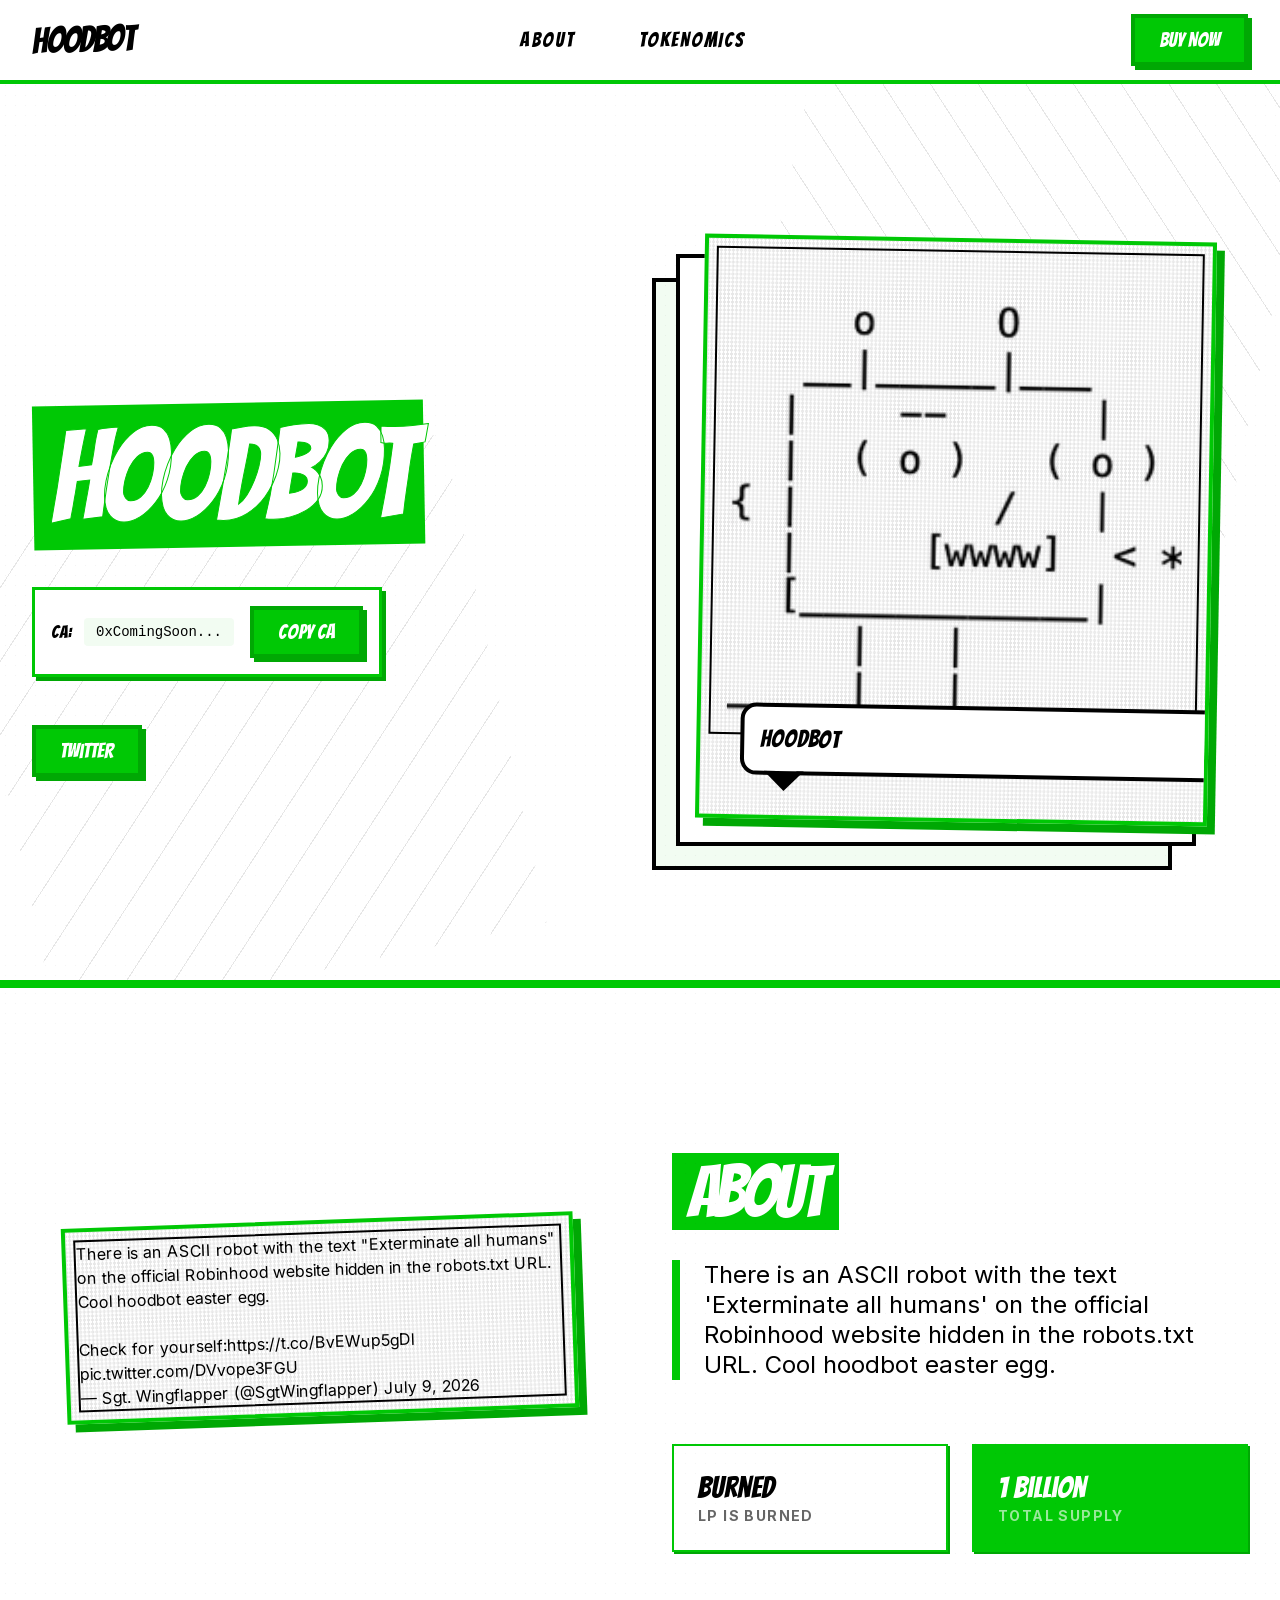
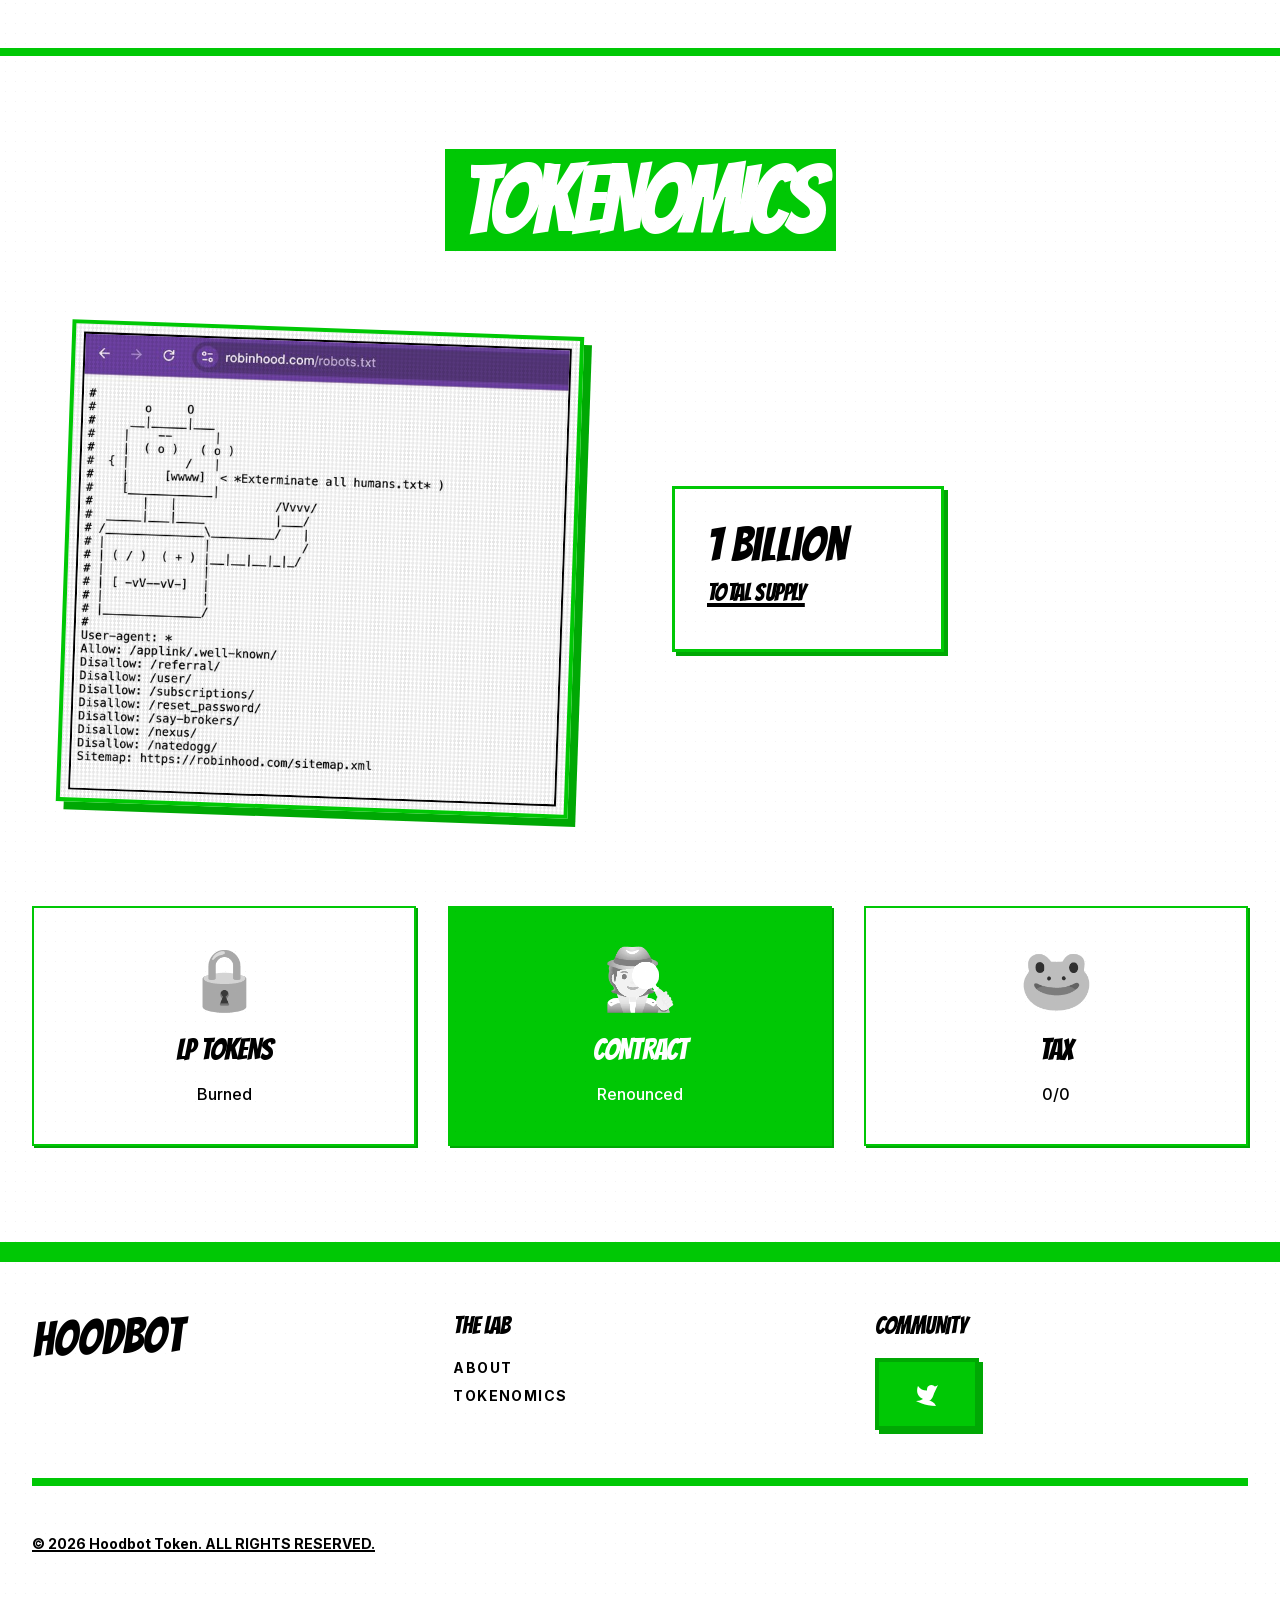
==== index.html @ 4ca7f0f7 "." ====
<!DOCTYPE html>
<!--OJrozH5wDXzCxxxtxMXOe-->
<html
  lang="en"
  class="inter_b2991b2-module__9mH_6q__variable bangers_54e6a658-module__NGnNGG__variable"
>
  <head>
    <meta charset="utf-8" />
    <meta name="viewport" content="width=device-width, initial-scale=1" />
    <link
      rel="preload"
      href="/_next/static/media/83afe278b6a6bb3c-s.p.3a6ba036.woff2"
      as="font"
      crossorigin=""
      type="font/woff2"
    />
    <link
      rel="preload"
      href="/_next/static/media/d622c970823c5a32-s.p.0b73bd18.woff2"
      as="font"
      crossorigin=""
      type="font/woff2"
    />
    <link rel="preload" as="image" href="/images/kururu-favicon-bw.png" />
    <link rel="preload" as="image" href="/images/kururu-mascot-bw.png" />
    <link rel="preload" as="image" href="/images/kururu-lab-bw.png" />
    <link rel="preload" as="image" href="/images/kururu-king-bw.png" />
    <link rel="preload" as="image" href="/images/kururu-hacker-bw.png" />
    <link rel="preload" as="image" href="/images/kururu-rocket-bw.png" />
    <link
      rel="stylesheet"
      href="/_next/static/chunks/1b6a717c09af4204.css"
      data-precedence="next"
    />
    <link
      rel="preload"
      as="script"
      fetchPriority="low"
      href="/_next/static/chunks/bed934c48af2fd19.js"
    />
    <script src="/_next/static/chunks/6d748c41ffc48aaa.js" async=""></script>
    <script src="/_next/static/chunks/0425fc9091d81427.js" async=""></script>
    <script src="/_next/static/chunks/4052935d6597f96a.js" async=""></script>
    <script
      src="/_next/static/chunks/turbopack-b1c61f4aa2ad8c7f.js"
      async=""
    ></script>
    <script src="/_next/static/chunks/c835ef42487ce2c8.js" async=""></script>
    <script src="/_next/static/chunks/f19e4129d752cb5c.js" async=""></script>
    <script src="/_next/static/chunks/7b9bccb230c1d886.js" async=""></script>
    <script src="/_next/static/chunks/0d62ca8737f5d0e0.js" async=""></script>
    <script src="/_next/static/chunks/a3fabffb10d3fbfb.js" async=""></script>
    <script src="/_next/static/chunks/1cd5fe84fd7fdd96.js" async=""></script>
    <meta name="next-size-adjust" content="" />
    <link rel="canonical" href="https://kururu.meme" />
    <title>Hoodbot</title>
    <meta
      name="description"
      content="Ku-ku-ku! Kururu has arrived to hack the moon. Join the squad, 1 Billion supply, and pure chaotic gains."
    />
    <meta name="author" content="Kururu Team" />
    <meta
      name="keywords"
      content="Kururu,meme coin,crypto,Kero,DeFi,moonshot,cryptocurrency,blockchain"
    />
    <meta name="creator" content="Kururu" />
    <meta name="publisher" content="Kururu" />
    <meta name="robots" content="index, follow" />
    <meta
      name="format-detection"
      content="telephone=no, address=no, email=no"
    />
    <meta
      property="og:title"
      content="Hoodbot"
    />
    <meta
      property="og:description"
      content="Ku-ku-ku! Kururu has arrived to hack the moon. Join the squad for 1 Billion supply, and pure chaotic gains."
    />
    <meta property="og:url" content="https://kururu.meme" />
    <meta property="og:site_name" content="Kururu" />
    <meta property="og:locale" content="en_US" />
    <meta
      property="og:image"
      content="https://kururu.meme/images/kururu-mascot.png"
    />
    <meta property="og:image:width" content="1200" />
    <meta property="og:image:height" content="630" />
    <meta property="og:image:alt" content="KURURU - The Chaotic Architect" />
    <meta property="og:type" content="website" />
    <meta name="twitter:card" content="summary_large_image" />
    <meta name="twitter:creator" content="@kururu" />
    <meta name="twitter:title" content="KURURU - The Chaotic Architect" />
    <meta
      name="twitter:description"
      content="Ku-ku-ku! Kururu has arrived to hack the moon. Join the squad for 1 Billion supply, and pure chaotic gains."
    />
    <meta
      name="twitter:image"
      content="https://kururu.meme/images/kururu-mascot.png"
    />
    <link
      rel="icon"
      href="/favicon.png"
    />
    <link rel="icon" href="/favicon.png" />
    <link rel="apple-touch-icon" href="/favicon.png" />
    <script src="/_next/static/chunks/a6dad97d9634a72d.js" nomodule=""></script>
    <script async src="https://platform.x.com/widgets.js" charset="utf-8"></script>
  </head>
  <body class="font-sans antialiased">
    <div hidden=""><!--$--><!--/$--></div>
    <nav
      class="fixed top-0 left-0 right-0 z-50 bg-white border-b-4 border-rh-green"
    >
      <div class="max-w-7xl mx-auto px-4 sm:px-6 lg:px-8">
        <div class="flex items-center justify-between h-20">
          <a class="flex items-center gap-3 group" href="/"
            ><div
              class="manga-border-sm p-0.5 bg-white overflow-hidden rounded-full"
            >
              <img
                src="/images/kururu-favicon-bw.png"
                alt="Kururu Logo"
                class="h-10 w-10 group-hover:scale-110 transition-transform duration-300"
              />
            </div>
            <span
              class="text-black font-display text-4xl tracking-tighter transform -rotate-2"
              >Hoodbot</span
            ></a
          >
          <div
            class="hidden md:flex items-center gap-10 font-display text-xl uppercase tracking-widest"
          >
            <a
              href="#about"
              class="text-black hover:bg-rh-green hover:text-white px-3 py-1 transition-all"
              >About</a
            ><a
              href="#tokenomics"
              class="text-black hover:bg-rh-green hover:text-white px-3 py-1 transition-all"
              >Tokenomics</a
            >
            <!-- <a
              href="#moon-mission"
              class="text-black hover:bg-rh-green hover:text-white px-3 py-1 transition-all"
              >Mission</a
            > -->
          </div>
          <div class="hidden sm:flex items-center gap-4">
            <a
              href="https://app.uniswap.org/swap?chain=robinhood&inputCurrency=NATIVE&outputCurrency=0xComingSoon"
              target="_blank"
              rel="noopener noreferrer"
              class="manga-btn text-lg py-2"
              >Buy Now</a
            >
          </div>
          <button
            class="md:hidden manga-btn p-2 rounded-none"
            aria-label="Toggle menu"
          >
            <svg
              class="w-6 h-6 text-black"
              fill="none"
              stroke="currentColor"
              viewBox="0 0 24 24"
            >
              <path
                stroke-linecap="round"
                stroke-linejoin="round"
                stroke-width="3"
                d="M4 6h16M4 12h16M4 18h16"
              ></path>
            </svg>
          </button>
        </div>
      </div>
    </nav>
    <section
      class="relative min-h-screen bg-white flex items-center overflow-hidden pt-20 border-b-8 border-rh-green"
    >
      <div
        class="absolute inset-0 bg-halftone pointer-events-none opacity-5"
      ></div>
      <div class="absolute inset-0 pointer-events-none overflow-hidden">
        <div
          class="absolute top-0 right-0 w-[500px] h-[500px] bg-[repeating-linear-gradient(45deg,black,black_1px,transparent_1px,transparent_40px)] opacity-10 rotate-12"
        ></div>
        <div
          class="absolute bottom-0 left-0 w-[500px] h-[500px] bg-[repeating-linear-gradient(-45deg,black,black_1px,transparent_1px,transparent_40px)] opacity-10 -rotate-12"
        ></div>
      </div>
      <div
        class="relative z-10 max-w-7xl mx-auto px-4 sm:px-6 lg:px-8 w-full py-12"
      >
        <div class="grid grid-cols-1 lg:grid-cols-2 gap-12 items-center">
          <div class="space-y-8 order-2 lg:order-1">
            <div class="relative inline-block">
              <h1
                class="text-7xl sm:text-8xl lg:text-9xl font-display text-black mb-4 leading-none tracking-tighter transform -rotate-1"
              >
                <span class="text-outline bg-rh-green px-4 py-1"
                  >Hoodbot</span
                >
              </h1>
              <!-- <div
                class="absolute -top-10 -left-6 bg-rh-green text-white font-display text-2xl px-4 py-1 transform -rotate-12 border-2 border-white"
              >
                HACKING IN PROGRESS...
              </div> -->
            </div>
            <!-- <p
              class="text-2xl text-black font-sans font-medium leading-tight max-w-lg border-l-8 border-rh-green pl-6"
            >
            Can’t believe the sketches captured ‘Hoodbot’ better than any camera could… and somehow just as good as reality itself 😂
            </p> -->
            <div
              class="manga-border bg-white p-4 inline-flex flex-col sm:flex-row items-center gap-4"
            >
              <div class="flex items-center gap-3">
                <span class="font-display text-lg">CA:</span
                ><code class="bg-rh-green/5 px-3 py-1 rounded font-mono text-sm"
                  >0xComingSoon...</code
                >
              </div>
              <button class="manga-btn w-full sm:w-auto">COPY CA</button>
            </div>
            <div class="flex flex-col sm:flex-row gap-6 pt-4">
              <a
                href="https://x.com/hoodbotcoin"
                target="_blank"
                rel="noopener noreferrer"
                class="manga-btn text-2xl py-4 px-10 text-center"
                >Twitter</a
              >
            </div>
          </div>
          <div class="flex justify-center order-1 lg:order-2">
            <div class="relative w-full max-w-lg">
              <div
                class="manga-panel p-2 transform rotate-1 hover:rotate-0 transition-transform duration-300"
              >
                <div class="bg-white p-4 border-2 border-black">
                  <img
                    src="/images/kururu-mascot-bw.png"
                    alt="Kururu Mascot"
                    class="w-full h-auto animate-float-manga"
                  />
                </div>
                <div
                  class="absolute inset-0 bg-screentone pointer-events-none opacity-20"
                ></div>
                <div
                  class="absolute -top-8 -right-8 speech-bubble animate-bounce"
                >
                  <span class="font-display text-2xl text-black"
                    >Hoodbot</span
                  >
                  <div class="speech-bubble-inner"></div>
                </div>
              </div>
              <div
                class="absolute -z-10 -bottom-6 -left-6 w-full h-full border-4 border-black bg-white"
              ></div>
              <div
                class="absolute -z-20 -bottom-12 -left-12 w-full h-full border-4 border-black bg-rh-green/5"
              ></div>
            </div>
          </div>
        </div>
      </div>
    </section>
    <section
      id="about"
      class="py-24 bg-white relative overflow-hidden border-b-8 border-rh-green"
    >
      <div
        class="absolute inset-0 bg-halftone opacity-5 pointer-events-none"
      ></div>
      <div class="max-w-7xl mx-auto px-4 sm:px-6 lg:px-8">
        <div class="grid grid-cols-1 lg:grid-cols-2 gap-16 items-center">
          <div class="flex justify-center order-2 lg:order-1">
            <div class="relative w-full max-w-lg">
              <div
                class="manga-panel p-2 transform rotate-[-2deg] hover:rotate-0 transition-transform duration-300"
              >
                <div class="bg-white p-2 border-2 border-black">
                  <img
                    src="/images/kururu-lab-bw.png"
                    alt="Kururu in his chaotic lab"
                    class="w-full h-auto"
                  />
                </div>
                <div
                  class="absolute inset-0 bg-screentone pointer-events-none opacity-20"
                ></div>
              </div>
              <div
                class="absolute -z-10 -top-4 -right-4 w-full h-full border-4 border-black bg-rh-green"
              ></div>
            </div>
          </div>
          <div class="space-y-8 order-1 lg:order-2">
            <div>
              <h2
                class="text-6xl sm:text-7xl font-display text-black mb-8 leading-none tracking-tighter"
              >
                WHO IS<br /><span class="bg-rh-green text-white px-4"
                  >THIS GUY?</span
                >
              </h2>
              <div class="space-y-6">
                <p
                  class="text-2xl text-black font-sans leading-tight border-l-8 border-rh-green pl-6"
                >
                  Meet Kururu, the sergeant major who&#x27;d rather hack the
                  algorithm than follow orders. He&#x27;s the brain behind the
                  chaos, the yellow frog with the headphones, and the only one
                  who knows where the moon really is.
                </p>
                <div class="speech-bubble relative font-sans text-lg italic">
                  &quot;Ku-ku-ku! Why play by the rules when you can rewrite
                  them?&quot;
                  <div class="speech-bubble-inner"></div>
                </div>
              </div>
            </div>
            <div class="grid grid-cols-2 gap-6 pt-8">
              <div
                class="manga-border-sm bg-white p-6 hover:translate-x-1 hover:translate-y-1 transition-all"
              >
                <div class="font-display text-3xl text-black">Locked</div>
                <div
                  class="font-sans text-sm font-bold uppercase tracking-widest text-black/60"
                >
                  LP IS Burned
                </div>
              </div>
              <div
                class="manga-border-sm bg-rh-green p-6 hover:-translate-x-1 hover:-translate-y-1 transition-all"
              >
                <div class="font-display text-3xl text-white">1 Billion</div>
                <div
                  class="font-sans text-sm font-bold uppercase tracking-widest text-white/60"
                >
                  TOTAL SUPPLY
                </div>
              </div>
            </div>
          </div>
        </div>
      </div>
    </section>
    <section
      id="tokenomics"
      class="py-24 bg-white border-b-8 border-rh-green relative"
    >
      <div
        class="absolute inset-0 bg-halftone opacity-5 pointer-events-none"
      ></div>
      <div class="max-w-7xl mx-auto px-4 sm:px-6 lg:px-8">
        <div class="text-center mb-20">
          <h2
            class="text-7xl sm:text-8xl font-display text-black mb-4 tracking-tighter leading-none"
          >
            THE <span class="bg-rh-green text-white px-4">Tokenomics</span>
          </h2>
          <p
            class="text-2xl text-black font-sans font-medium max-w-2xl mx-auto border-t-4 border-rh-green pt-4 inline-block"
          >
            Hacked and optimized for maximum chaos. Here&#x27;s how the $BASEDLON
            kingdom is built.
          </p>
        </div>
        <div class="grid grid-cols-1 lg:grid-cols-2 gap-16 items-center mb-24">
          <div class="flex justify-center">
            <div class="relative w-full max-w-lg">
              <div
                class="manga-panel p-2 transform rotate-2 hover:rotate-0 transition-transform"
              >
                <div class="bg-white border-2 border-black">
                  <img
                    src="/images/kururu-king-bw.png"
                    alt="King Kururu"
                    class="w-full h-auto"
                  />
                </div>
                <div
                  class="absolute inset-0 bg-screentone pointer-events-none opacity-20"
                ></div>
              </div>
              <div
                class="absolute -z-10 -bottom-6 -right-6 w-full h-full border-4 border-black bg-rh-green"
              ></div>
            </div>
          </div>
          <div class="grid grid-cols-1 sm:grid-cols-2 gap-8">
            <div
              class="manga-border bg-white p-8 group hover:bg-rh-green transition-colors duration-300"
            >
              <div
                class="font-display text-5xl mb-2 text-black group-hover:text-white"
              >
                1 Billion
              </div>
              <h3
                class="font-display text-2xl mb-2 text-black group-hover:text-white underline decoration-4"
              >
                Total Supply
              </h3>
              <p
                class="font-sans text-black group-hover:text-white font-medium"
              >
                Every single one hacked into existence.
              </p>
            </div>
          </div>
        </div>
        <div class="grid grid-cols-1 md:grid-cols-3 gap-8">
          <div
            class="manga-border-sm bg-white p-10 text-center hover:-translate-y-2 transition-transform"
          >
            <div class="text-6xl mb-6 grayscale">🔥</div>
            <h3 class="font-display text-3xl mb-4 text-black">LP Locked</h3>
            <p class="font-sans text-black font-medium leading-tight">
              Keys hitted with a hammer. Gone.
            </p>
          </div>
          <div
            class="manga-border-sm bg-rh-green p-10 text-center hover:-translate-y-2 transition-transform group"
          >
            <div class="text-6xl mb-6 grayscale brightness-200">🕵️</div>
            <h3 class="font-display text-3xl mb-4 text-white">AUDITED</h3>
            <p class="font-sans text-white font-medium leading-tight">
              Hacked by Kururu himself. It&#x27;s clean.
            </p>
          </div>
          <div
            class="manga-border-sm bg-white p-10 text-center hover:-translate-y-2 transition-transform"
          >
            <div class="text-6xl mb-6 grayscale">🐸</div>
            <h3 class="font-display text-3xl mb-4 text-black">COMMUNITY</h3>
            <p class="font-sans text-black font-medium leading-tight">
              No devs, only chaos agents.
            </p>
          </div>
        </div>
      </div>
    </section>
    <section
      id="get-ready"
      class="py-24 bg-white relative overflow-hidden border-b-8 border-rh-green"
    >
      <div
        class="absolute inset-0 bg-halftone opacity-5 pointer-events-none"
      ></div>
      <div class="absolute inset-0 pointer-events-none overflow-hidden">
        <div
          class="absolute top-0 left-0 w-full h-full bg-[repeating-linear-gradient(90deg,transparent,transparent_80px,rgba(0,0,0,0.05)_80px,rgba(0,0,0,0.05)_81px)]"
        ></div>
      </div>
      <div class="relative z-10 max-w-7xl mx-auto px-4 sm:px-6 lg:px-8">
        <div class="text-center mb-16 px-4">
          <h2
            class="text-7xl sm:text-8xl lg:text-9xl font-display text-black mb-4 tracking-tighter leading-none transform rotate-1"
          >
            HACK THE <span class="bg-rh-green text-white px-6">MOON!</span>
          </h2>
          <p
            class="text-2xl text-black font-sans font-bold uppercase tracking-widest border-b-4 border-rh-green pb-4 inline-block"
          >
            The lab is ready, the code is compiled.
          </p>
        </div>
        <div class="grid grid-cols-1 lg:grid-cols-2 gap-16 items-center mb-24">
          <div class="flex justify-center order-2 lg:order-1">
            <div class="relative w-full max-w-lg">
              <div
                class="manga-panel p-2 transform rotate-[-3deg] hover:rotate-0 transition-transform"
              >
                <div class="bg-white border-2 border-black">
                  <img
                    src="/images/kururu-hacker-bw.png"
                    alt="Kururu Hacking"
                    class="w-full h-auto"
                  />
                </div>
                <div
                  class="absolute inset-0 bg-screentone pointer-events-none opacity-20"
                ></div>
              </div>
              <div
                class="absolute -z-10 -bottom-6 -left-6 w-full h-full border-4 border-black bg-rh-green"
              ></div>
            </div>
          </div>
          <div class="order-1 lg:order-2 space-y-8">
            <div class="manga-border bg-white p-10 space-y-8">
              <div class="space-y-4">
                <h3
                  class="font-display text-4xl text-black underline decoration-4"
                >
                  CA DATA:
                </h3>
                <div class="flex flex-col sm:flex-row items-center gap-4">
                  <code
                    class="bg-rh-green text-white p-3 rounded font-mono text-sm break-all flex-1 border-2 border-black"
                    >0xComingSoon</code
                  ><button class="manga-btn w-full sm:w-auto">COPY</button>
                </div>
              </div>
              <div class="space-y-6">
                <div
                  class="flex items-center gap-6 border-b-2 border-black/10 pb-4"
                >
                  <div
                    class="bg-rh-green text-white w-12 h-12 flex items-center justify-center font-display text-2xl transform -rotate-12"
                  >
                    ★
                  </div>
                  <div>
                    <p class="font-display text-2xl text-black">HACKER PROOF</p>
                    <p class="font-sans text-black/60 font-medium">
                      Audited by the Sergeant Major himself.
                    </p>
                  </div>
                </div>
                <div class="flex items-center gap-6">
                  <div
                    class="bg-white text-black border-2 border-black w-12 h-12 flex items-center justify-center font-display text-2xl transform rotate-12"
                  >
                    ★
                  </div>
                  <div>
                    <p class="font-display text-2xl text-black">
                      LIQUIDITY LOCKED
                    </p>
                    <p class="font-sans text-black/60 font-medium">
                      Kururu holds the keys forever.
                    </p>
                  </div>
                </div>
              </div>
            </div>
            <div class="manga-border bg-rh-green p-8 text-white space-y-6">
              <h4 class="font-display text-3xl">JOIN THE SQUAD</h4>
              <div class="flex flex-col sm:flex-row gap-6">
                <a
                  href="https://x.com/hoodbotcoin"
                  class="manga-btn bg-white text-black flex-1 text-center py-4"
                  >Twitter</a
                >
              </div>
            </div>
          </div>
        </div>
        <div class="grid grid-cols-1 md:grid-cols-3 gap-8 pb-12">
          <div
            class="manga-panel p-8 text-center hover:bg-rh-green group transition-colors duration-300"
          >
            <div class="text-6xl mb-6 grayscale group-hover:invert">🌀</div>
            <h3
              class="font-display text-3xl mb-4 text-black group-hover:text-white"
            >
              FAIR LAUNCH
            </h3>
            <p
              class="font-sans text-black/60 group-hover:text-white/60 font-medium italic"
            >
              Zero logic, zero team tokens, 100% chaos.
            </p>
          </div>
          <div
            class="manga-panel p-8 text-center hover:bg-rh-green group transition-colors duration-300 transform -rotate-1"
          >
            <div class="text-6xl mb-6 grayscale group-hover:invert">🚀</div>
            <h3
              class="font-display text-3xl mb-4 text-black group-hover:text-white"
            >
              MOONBOUND
            </h3>
            <p
              class="font-sans text-black/60 group-hover:text-white/60 font-medium italic"
            >
              Hacking the moon path.
            </p>
          </div>
          <div
            class="manga-panel p-8 text-center hover:bg-rh-green group transition-colors duration-300 transform rotate-1"
          >
            <div class="text-6xl mb-6 grayscale group-hover:invert">🛸</div>
            <h3
              class="font-display text-3xl mb-4 text-black group-hover:text-white"
            >
              CHAOS GAINS
            </h3>
            <p
              class="font-sans text-black/60 group-hover:text-white/60 font-medium italic"
            >
              The wildest ride in the KURURU kingdom.
            </p>
          </div>
        </div>
      </div>
    </section>
    <section
      id="moon-mission"
      class="py-24 bg-white relative overflow-hidden border-b-8 border-rh-green"
    >
      <div
        class="absolute inset-0 bg-halftone opacity-5 pointer-events-none"
      ></div>
      <div class="absolute inset-0 pointer-events-none overflow-hidden">
        <div
          class="absolute top-0 right-0 w-[800px] h-full bg-[repeating-linear-gradient(135deg,black,black_1px,transparent_1px,transparent_60px)] opacity-5"
        ></div>
      </div>
      <div class="relative z-10 max-w-7xl mx-auto px-4 sm:px-6 lg:px-8">
        <div class="text-center mb-20 px-4">
          <h2
            class="text-7xl sm:text-8xl lg:text-9xl font-display text-black mb-4 tracking-tighter leading-none transform -rotate-1"
          >
            DESTINATION: <span class="bg-rh-green text-white px-4">MOON</span>
          </h2>
          <p
            class="text-2xl text-black font-sans font-bold italic border-l-4 border-black pl-4 inline-block"
          >
            &quot;We&#x27;re not just going to the moon, we&#x27;re mastering
            it.&quot;
          </p>
        </div>
        <div class="flex justify-center mb-24">
          <div class="relative w-full max-w-2xl">
            <div
              class="manga-panel p-2 transform rotate-1 hover:rotate-0 transition-transform"
            >
              <div class="bg-white border-2 border-black overflow-hidden">
                <img
                  src="/images/kururu-rocket-bw.png"
                  alt="Rocket Kururu"
                  class="w-full h-auto animate-float-manga"
                />
              </div>
              <div
                class="absolute inset-0 bg-screentone pointer-events-none opacity-20"
              ></div>
              <div
                class="absolute top-6 left-6 bg-rh-green text-white px-6 py-2 font-display text-4xl transform -rotate-12 outline outline-4 outline-black offset-4"
              >
                VRRRROOOM!
              </div>
            </div>
            <div
              class="absolute -z-10 -bottom-8 -left-8 w-full h-full border-4 border-black bg-rh-green/10"
            ></div>
            <div
              class="absolute -z-20 -bottom-16 -left-16 w-full h-full border-4 border-black bg-white"
            ></div>
          </div>
        </div>
        <div class="grid grid-cols-1 md:grid-cols-3 gap-12 mb-24">
          <div
            class="manga-panel p-8 bg-white group hover:bg-rh-green transition-colors duration-300 transform -rotate-2"
          >
            <div class="text-5xl mb-6 grayscale group-hover:invert">🎯</div>
            <h3
              class="font-display text-3xl mb-4 text-black group-hover:text-white underline decoration-4"
            >
              THE HACK
            </h3>
            <p
              class="font-sans text-black group-hover:text-white font-medium leading-tight"
            >
              Kururu has found a backdoor to the moon. No logic, no rules, just
              pure chaotic energy powering the engines.
            </p>
          </div>
          <div
            class="manga-panel p-8 bg-white group hover:bg-rh-green transition-colors duration-300 transform rotate-1"
          >
            <div class="text-5xl mb-6 grayscale group-hover:invert">💎</div>
            <h3
              class="font-display text-3xl mb-4 text-black group-hover:text-white underline decoration-4"
            >
              CHAOS PAWS
            </h3>
            <p
              class="font-sans text-black group-hover:text-white font-medium leading-tight"
            >
              Diamond hands are boring. We have chaos paws. We hold because we
              love the mischief.
            </p>
          </div>
          <div
            class="manga-panel p-8 bg-white group hover:bg-rh-green transition-colors duration-300 transform rotate-2"
          >
            <div class="text-5xl mb-6 grayscale group-hover:invert">🛸</div>
            <h3
              class="font-display text-3xl mb-4 text-black group-hover:text-white underline decoration-4"
            >
              RECURRING
            </h3>
            <p
              class="font-sans text-black group-hover:text-white font-medium leading-tight"
            >
              Once we land on the moon, we hack the next planet. The mission
              never ends!
            </p>
          </div>
        </div>
        <div
          class="manga-border bg-rh-green p-12 text-white text-center transform -rotate-1 relative overflow-hidden"
        >
          <div
            class="absolute inset-0 bg-screentone opacity-10 pointer-events-none"
          ></div>
          <div class="relative z-10 max-w-3xl mx-auto space-y-8">
            <h3 class="text-5xl sm:text-6xl font-display mb-4">
              READY FOR THE <span class="text-black bg-white px-4">LAB?</span>🧪
            </h3>
            <p class="text-2xl font-sans font-medium leading-tight italic">
              &quot;This isn&#x27;t another moon mission. This is a hostile
              takeover of logic.&quot;
            </p>
            <div class="flex flex-col sm:flex-row gap-6 justify-center pt-4">
              <a
                href="https://x.com/hoodbotcoin"
                class="manga-btn bg-white text-black text-2xl py-5 px-12"
                >Twitter</a
              >
            </div>
          </div>
        </div>
      </div>
    </section>
    <footer class="relative bg-white border-t-8 border-rh-green overflow-hidden">
      <div
        class="absolute inset-0 bg-halftone opacity-5 pointer-events-none"
      ></div>
      <div class="relative py-24">
        <div class="max-w-7xl mx-auto px-4 sm:px-6 lg:px-8">
          <div class="grid grid-cols-1 lg:grid-cols-2 gap-12 items-center">
            <div class="flex justify-center order-2 lg:order-1">
              <div class="relative w-full max-w-md">
                <div class="manga-panel p-2 transform rotate-2">
                  <div class="bg-white border-2 border-black">
                    <img
                      src="/images/kururu-king-bw.png"
                      alt="King Kururu celebrating"
                      class="w-full h-auto"
                    />
                  </div>
                  <div
                    class="absolute inset-0 bg-screentone pointer-events-none opacity-20"
                  ></div>
                </div>
              </div>
            </div>
            <div class="text-center lg:text-left order-1 lg:order-2 space-y-8">
              <h2
                class="text-6xl sm:text-7xl lg:text-8xl font-display text-black mb-2 tracking-tighter leading-none transform -rotate-1"
              >
                JOIN THE<br /><span class="bg-rh-green text-white px-4"
                  >CHAOS!</span
                >
              </h2>
              <p
                class="text-2xl text-black font-sans font-medium leading-tight max-w-lg mb-6 border-l-8 border-rh-green pl-6"
              >
                The lab is open, the moon is claimed, and we&#x27;re just
                getting started. Are you in, or are you logic-obsessed? 🛸
              </p>
              <div
                class="flex flex-col sm:flex-row gap-6 pt-6 justify-center lg:justify-start"
              >
                <a
                  href="https://app.uniswap.org/swap?chain=robinhood&inputCurrency=NATIVE&outputCurrency=0xComingSoon"
                  class="manga-btn text-2xl py-5 px-10"
                  >BUY $BASEDLON</a
                >
              </div>
            </div>
          </div>
        </div>
      </div>
      <div class="relative pt-12 pb-12 border-t-4 border-rh-green font-sans">
        <div class="max-w-7xl mx-auto px-4 sm:px-6 lg:px-8">
          <div class="grid grid-cols-1 md:grid-cols-3 gap-12 mb-12">
            <div class="space-y-4">
              <div class="font-display text-5xl text-black transform -rotate-2">
                KURURU
              </div>
              <p class="text-black/60 font-medium leading-tight italic">
                The chaotic architect of memes. Hacked into existence to build
                the ultimate kingdom.
              </p>
            </div>
            <div class="space-y-4">
              <h4 class="font-display text-2xl text-black">THE LAB</h4>
              <ul class="space-y-2 font-bold uppercase tracking-widest text-sm">
                <li><a href="#about" class="hover:line-through">About</a></li>
                <li>
                  <a href="#tokenomics" class="hover:line-through"
                    >Tokenomics</a
                  >
                </li>
                <!-- <li>
                  <a href="#moon-mission" class="hover:line-through">Mission</a>
                </li> -->
              </ul>
            </div>
            <div class="space-y-4">
              <h4 class="font-display text-2xl text-black">Community</h4>
              <div class="flex gap-4">
                <a
                  href="https://x.com/hoodbotcoin"
                  class="manga-btn w-12 h-12 p-0 flex items-center justify-center"
                  aria-label="Twitter"
                  ><svg
                    class="w-6 h-6 shrink-0"
                    fill="currentColor"
                    viewBox="0 0 24 24"
                  >
                    <path
                      d="M23 3a10.9 10.9 0 01-3.14 1.53 4.48 4.48 0 00-7.86 3v1A10.66 10.66 0 013 4s-4 9 5 13a11.64 11.64 0 01-7 2s9 5 20 5a9.5 9.5 0 00-9-5.5c4.75 2.25 7-7 7-7"
                    ></path></svg
                ></a>
              </div>
            </div>
          </div>
          <div class="h-2 bg-rh-green mb-12"></div>
          <div
            class="flex flex-col md:flex-row items-center justify-between gap-12 text-black text-sm"
          >
            <div>
              <p class="font-bold underline decoration-2">
                © 2026 Hoodbot Token. ALL RIGHTS RESERVED.
              </p>
            </div>
            <div
              class="manga-border-sm bg-white p-6 max-w-lg text-center transform rotate-1"
            >
              <p class="font-display text-xl mb-2 italic">DISCLAIMER!</p>
              <!-- <p
                class="text-xs font-bold leading-tight uppercase tracking-tight"
              >
                $BASEDLON is a meme coin for chaotic entertainment only. It has
                zero intrinsic value and is purely speculative. Don&#x27;t ape
                your life savings into this. Trade with chaos, but trade
                responsibly.
              </p> -->
            </div>
          </div>
        </div>
      </div>
    </footer>
    <!--$--><!--/$-->
    <script
      src="/_next/static/chunks/bed934c48af2fd19.js"
      id="_R_"
      async=""
    ></script>
    <script>
      (self.__next_f = self.__next_f || []).push([0]);
    </script>
    <script>
      self.__next_f.push([
        1,
        '1:"$Sreact.fragment"\n2:I[95321,["/_next/static/chunks/c835ef42487ce2c8.js","/_next/static/chunks/f19e4129d752cb5c.js"],"default"]\n3:I[8821,["/_next/static/chunks/7b9bccb230c1d886.js"],"default"]\n4:I[82924,["/_next/static/chunks/c835ef42487ce2c8.js","/_next/static/chunks/f19e4129d752cb5c.js"],"default"]\n5:I[12111,["/_next/static/chunks/0d62ca8737f5d0e0.js"],""]\n6:I[63780,["/_next/static/chunks/a3fabffb10d3fbfb.js"],"Navbar"]\n7:I[85161,["/_next/static/chunks/a3fabffb10d3fbfb.js"],"Hero"]\n8:I[20608,["/_next/static/chunks/a3fabffb10d3fbfb.js"],"About"]\n9:I[3272,["/_next/static/chunks/a3fabffb10d3fbfb.js"],"Tokenomics"]\na:I[70144,["/_next/static/chunks/a3fabffb10d3fbfb.js"],"GetReady"]\nb:I[25286,["/_next/static/chunks/a3fabffb10d3fbfb.js"],"MoonMission"]\nc:I[76841,["/_next/static/chunks/a3fabffb10d3fbfb.js"],"Footer"]\nd:I[59374,["/_next/static/chunks/c835ef42487ce2c8.js","/_next/static/chunks/f19e4129d752cb5c.js"],"OutletBoundary"]\ne:"$Sreact.suspense"\n10:I[59374,["/_next/static/chunks/c835ef42487ce2c8.js","/_next/static/chunks/f19e4129d752cb5c.js"],"ViewportBoundary"]\n12:I[59374,["/_next/static/chunks/c835ef42487ce2c8.js","/_next/static/chunks/f19e4129d752cb5c.js"],"MetadataBoundary"]\n14:I[53348,["/_next/static/chunks/1cd5fe84fd7fdd96.js"],"default"]\n:HL["/_next/static/chunks/1b6a717c09af4204.css","style"]\n:HL["/_next/static/media/83afe278b6a6bb3c-s.p.3a6ba036.woff2","font",{"crossOrigin":"","type":"font/woff2"}]\n:HL["/_next/static/media/d622c970823c5a32-s.p.0b73bd18.woff2","font",{"crossOrigin":"","type":"font/woff2"}]\n',
      ]);
    </script>
    <script>
      self.__next_f.push([
        1,
        '0:{"P":null,"b":"OJrozH5wDXzCxxxtxMXOe","c":["",""],"q":"","i":false,"f":[[["",{"children":["__PAGE__",{}]},"$undefined","$undefined",true],[["$","$1","c",{"children":[[["$","link","0",{"rel":"stylesheet","href":"/_next/static/chunks/1b6a717c09af4204.css","precedence":"next","crossOrigin":"$undefined","nonce":"$undefined"}]],["$","html",null,{"lang":"en","className":"inter_b2991b2-module__9mH_6q__variable bangers_54e6a658-module__NGnNGG__variable","children":[["$","head",null,{"children":["$","link",null,{"rel":"canonical","href":"https://kururu.meme"}]}],["$","body",null,{"className":"font-sans antialiased","children":["$","$L2",null,{"parallelRouterKey":"children","error":"$3","errorStyles":[],"errorScripts":[["$","script","script-0",{"src":"/_next/static/chunks/7b9bccb230c1d886.js","async":true}]],"template":["$","$L4",null,{}],"templateStyles":"$undefined","templateScripts":"$undefined","notFound":[["$","div",null,{"className":"min-h-screen bg-kururu-navy flex items-center justify-center px-4 relative overflow-hidden font-meme","children":[["$","div",null,{"className":"absolute inset-0 overflow-hidden pointer-events-none","children":[["$","div",null,{"className":"absolute top-1/4 left-1/4 w-96 h-96 bg-kururu-orange/10 rounded-full blur-3xl animate-pulse"}],["$","div",null,{"className":"absolute bottom-1/4 right-1/4 w-96 h-96 bg-kururu-yellow/10 rounded-full blur-3xl animate-pulse","style":{"animationDelay":"1s"}}]]}],["$","div",null,{"className":"relative z-10 max-w-2xl mx-auto text-center space-y-8","children":[["$","div",null,{"className":"space-y-4","children":[["$","h1",null,{"className":"text-9xl font-bold text-kururu-yellow drop-shadow-[8px_8px_0px_rgba(217,95,61,1)] animate-in fade-in","children":"404"}],["$","h2",null,{"className":"text-4xl sm:text-5xl font-bold text-white animate-in fade-in","style":{"animationDelay":"0.1s"},"children":"WHICH PLANET IS THIS? 🛸"}]]}],["$","p",null,{"className":"text-xl sm:text-2xl text-kururu-silver leading-relaxed animate-in fade-in","style":{"animationDelay":"0.2s"},"children":"Ku-ku-ku! It seems Kururu\'s hacking went a bit too far and deleted this page. Maybe it\'s hiding in another dimension?"}],["$","div",null,{"className":"pt-4 animate-in fade-in","style":{"animationDelay":"0.3s"},"children":["$","$L5",null,{"href":"/","className":"inline-block px-10 py-5 bg-kururu-yellow text-kururu-navy font-bold text-xl rounded-full hover:scale-110 hover:rotate-3 transition-all duration-300 shadow-[6px_6px_0px_0px_rgba(217,95,61,1)]","children":"🏠 EJECT TO HOME"}]}],["$","p",null,{"className":"text-lg text-kururu-orange font-bold pt-4 animate-in fade-in italic","style":{"animationDelay":"0.4s"},"children":"✨ Don\'t worry, the lab is still intact."}]]}]]}],[]],"forbidden":"$undefined","unauthorized":"$undefined"}]}]]}]]}],{"children":[["$","$1","c",{"children":[[["$","$L6",null,{}],["$","$L7",null,{}],["$","$L8",null,{}],["$","$L9",null,{}],["$","$La",null,{}],["$","$Lb",null,{}],["$","$Lc",null,{}]],[["$","script","script-0",{"src":"/_next/static/chunks/a3fabffb10d3fbfb.js","async":true,"nonce":"$undefined"}]],["$","$Ld",null,{"children":["$","$e",null,{"name":"Next.MetadataOutlet","children":"$@f"}]}]]}],{},null,false,false]},null,false,false],["$","$1","h",{"children":[null,["$","$L10",null,{"children":"$L11"}],["$","div",null,{"hidden":true,"children":["$","$L12",null,{"children":["$","$e",null,{"name":"Next.Metadata","children":"$L13"}]}]}],["$","meta",null,{"name":"next-size-adjust","content":""}]]}],false]],"m":"$undefined","G":["$14",[]],"S":true}\n',
      ]);
    </script>
    <script>
      self.__next_f.push([
        1,
        '11:[["$","meta","0",{"charSet":"utf-8"}],["$","meta","1",{"name":"viewport","content":"width=device-width, initial-scale=1"}]]\n',
      ]);
    </script>
    <script>
      self.__next_f.push([
        1,
        '15:I[25529,["/_next/static/chunks/c835ef42487ce2c8.js","/_next/static/chunks/f19e4129d752cb5c.js"],"IconMark"]\nf:null\n',
      ]);
    </script>
    <script>
      self.__next_f.push([
        1,
        '13:[["$","title","0",{"children":"Hoodbot"}],["$","meta","1",{"name":"description","content":"Ku-ku-ku! Kururu has arrived to hack the moon. Join the squad, 1 Billion supply, and pure chaotic gains."}],["$","meta","2",{"name":"author","content":"Kururu Team"}],["$","meta","3",{"name":"keywords","content":"Kururu,meme coin,crypto,Kero,DeFi,moonshot,cryptocurrency,blockchain"}],["$","meta","4",{"name":"creator","content":"Kururu"}],["$","meta","5",{"name":"publisher","content":"Kururu"}],["$","meta","6",{"name":"robots","content":"index, follow"}],["$","meta","7",{"name":"format-detection","content":"telephone=no, address=no, email=no"}],["$","meta","8",{"property":"og:title","content":"Hoodbot"}],["$","meta","9",{"property":"og:description","content":"Ku-ku-ku! Kururu has arrived to hack the moon. Join the squad for 1 Billion supply, and pure chaotic gains."}],["$","meta","10",{"property":"og:url","content":"https://kururu.meme"}],["$","meta","11",{"property":"og:site_name","content":"Kururu"}],["$","meta","12",{"property":"og:locale","content":"en_US"}],["$","meta","13",{"property":"og:image","content":"https://kururu.meme/images/kururu-mascot.png"}],["$","meta","14",{"property":"og:image:width","content":"1200"}],["$","meta","15",{"property":"og:image:height","content":"630"}],["$","meta","16",{"property":"og:image:alt","content":"KURURU - The Chaotic Architect"}],["$","meta","17",{"property":"og:type","content":"website"}],["$","meta","18",{"name":"twitter:card","content":"summary_large_image"}],["$","meta","19",{"name":"twitter:creator","content":"@kururu"}],["$","meta","20",{"name":"twitter:title","content":"KURURU - The Chaotic Architect"}],["$","meta","21",{"name":"twitter:description","content":"Ku-ku-ku! Kururu has arrived to hack the moon. Join the squad for 1 Billion supply, and pure chaotic gains."}],["$","meta","22",{"name":"twitter:image","content":"https://kururu.meme/images/kururu-mascot.png"}],["$","link","23",{"rel":"icon","href":"/favicon.ico?favicon.055e1dbc.ico","sizes":"48x48","type":"image/x-icon"}],["$","link","24",{"rel":"icon","href":"/favicon.png"}],["$","link","25",{"rel":"apple-touch-icon","href":"/favicon.png"}],["$","$L15","26",{}]]\n',
      ]);
    </script>
  </body>
</html>
---- _next/static/chunks/1b6a717c09af4204.css ----
@font-face {
  font-family: Inter;
  font-style: normal;
  font-weight: 100 900;
  font-display: swap;
  src: url(../media/2c55a0e60120577a-s.2a48534a.woff2) format("woff2");
  unicode-range: U+460-52F, U+1C80-1C8A, U+20B4, U+2DE0-2DFF, U+A640-A69F,
    U+FE2E-FE2F;
}
@font-face {
  font-family: Inter;
  font-style: normal;
  font-weight: 100 900;
  font-display: swap;
  src: url(../media/9c72aa0f40e4eef8-s.18a48cbc.woff2) format("woff2");
  unicode-range: U+301, U+400-45F, U+490-491, U+4B0-4B1, U+2116;
}
@font-face {
  font-family: Inter;
  font-style: normal;
  font-weight: 100 900;
  font-display: swap;
  src: url(../media/ad66f9afd8947f86-s.7a40eb73.woff2) format("woff2");
  unicode-range: U+1F??;
}
@font-face {
  font-family: Inter;
  font-style: normal;
  font-weight: 100 900;
  font-display: swap;
  src: url(../media/5476f68d60460930-s.c995e352.woff2) format("woff2");
  unicode-range: U+370-377, U+37A-37F, U+384-38A, U+38C, U+38E-3A1, U+3A3-3FF;
}
@font-face {
  font-family: Inter;
  font-style: normal;
  font-weight: 100 900;
  font-display: swap;
  src: url(../media/2bbe8d2671613f1f-s.76dcb0b2.woff2) format("woff2");
  unicode-range: U+102-103, U+110-111, U+128-129, U+168-169, U+1A0-1A1,
    U+1AF-1B0, U+300-301, U+303-304, U+308-309, U+323, U+329, U+1EA0-1EF9,
    U+20AB;
}
@font-face {
  font-family: Inter;
  font-style: normal;
  font-weight: 100 900;
  font-display: swap;
  src: url(../media/1bffadaabf893a1e-s.7cd81963.woff2) format("woff2");
  unicode-range: U+100-2BA, U+2BD-2C5, U+2C7-2CC, U+2CE-2D7, U+2DD-2FF, U+304,
    U+308, U+329, U+1D00-1DBF, U+1E00-1E9F, U+1EF2-1EFF, U+2020, U+20A0-20AB,
    U+20AD-20C0, U+2113, U+2C60-2C7F, U+A720-A7FF;
}
@font-face {
  font-family: Inter;
  font-style: normal;
  font-weight: 100 900;
  font-display: swap;
  src: url(../media/83afe278b6a6bb3c-s.p.3a6ba036.woff2) format("woff2");
  unicode-range: U+??, U+131, U+152-153, U+2BB-2BC, U+2C6, U+2DA, U+2DC, U+304,
    U+308, U+329, U+2000-206F, U+20AC, U+2122, U+2191, U+2193, U+2212, U+2215,
    U+FEFF, U+FFFD;
}
@font-face {
  font-family: Inter Fallback;
  src: local(Arial);
  ascent-override: 90.44%;
  descent-override: 22.52%;
  line-gap-override: 0%;
  size-adjust: 107.12%;
}
.inter_b2991b2-module__9mH_6q__className {
  font-family: Inter, Inter Fallback;
  font-style: normal;
}
.inter_b2991b2-module__9mH_6q__variable {
  --font-sans: "Inter", "Inter Fallback";
}
@font-face {
  font-family: Bangers;
  font-style: normal;
  font-weight: 400;
  font-display: swap;
  src: url(../media/e2b0007eb6d309c5-s.6232bd6a.woff2) format("woff2");
  unicode-range: U+102-103, U+110-111, U+128-129, U+168-169, U+1A0-1A1,
    U+1AF-1B0, U+300-301, U+303-304, U+308-309, U+323, U+329, U+1EA0-1EF9,
    U+20AB;
}
@font-face {
  font-family: Bangers;
  font-style: normal;
  font-weight: 400;
  font-display: swap;
  src: url(../media/c52371ad357d63ab-s.ec82681b.woff2) format("woff2");
  unicode-range: U+100-2BA, U+2BD-2C5, U+2C7-2CC, U+2CE-2D7, U+2DD-2FF, U+304,
    U+308, U+329, U+1D00-1DBF, U+1E00-1E9F, U+1EF2-1EFF, U+2020, U+20A0-20AB,
    U+20AD-20C0, U+2113, U+2C60-2C7F, U+A720-A7FF;
}
@font-face {
  font-family: Bangers;
  font-style: normal;
  font-weight: 400;
  font-display: swap;
  src: url(../media/d622c970823c5a32-s.p.0b73bd18.woff2) format("woff2");
  unicode-range: U+??, U+131, U+152-153, U+2BB-2BC, U+2C6, U+2DA, U+2DC, U+304,
    U+308, U+329, U+2000-206F, U+20AC, U+2122, U+2191, U+2193, U+2212, U+2215,
    U+FEFF, U+FFFD;
}
@font-face {
  font-family: Bangers Fallback;
  src: local(Arial);
  ascent-override: 107.26%;
  descent-override: 21.99%;
  line-gap-override: 0%;
  size-adjust: 82.32%;
}
.bangers_54e6a658-module__NGnNGG__className {
  font-family: Bangers, Bangers Fallback;
  font-style: normal;
  font-weight: 400;
}
.bangers_54e6a658-module__NGnNGG__variable {
  --font-display: "Bangers", "Bangers Fallback";
}
*,
:before,
:after,
::backdrop {
  --tw-border-spacing-x: 0;
  --tw-border-spacing-y: 0;
  --tw-translate-x: 0;
  --tw-translate-y: 0;
  --tw-rotate: 0;
  --tw-skew-x: 0;
  --tw-skew-y: 0;
  --tw-scale-x: 1;
  --tw-scale-y: 1;
  --tw-pan-x: ;
  --tw-pan-y: ;
  --tw-pinch-zoom: ;
  --tw-scroll-snap-strictness: proximity;
  --tw-gradient-from-position: ;
  --tw-gradient-via-position: ;
  --tw-gradient-to-position: ;
  --tw-ordinal: ;
  --tw-slashed-zero: ;
  --tw-numeric-figure: ;
  --tw-numeric-spacing: ;
  --tw-numeric-fraction: ;
  --tw-ring-inset: ;
  --tw-ring-offset-width: 0px;
  --tw-ring-offset-color: #fff;
  --tw-ring-color: #3b82f680;
  --tw-ring-offset-shadow: 0 0 #0000;
  --tw-ring-shadow: 0 0 #0000;
  --tw-shadow: 0 0 #0000;
  --tw-shadow-colored: 0 0 #0000;
  --tw-blur: ;
  --tw-brightness: ;
  --tw-contrast: ;
  --tw-grayscale: ;
  --tw-hue-rotate: ;
  --tw-invert: ;
  --tw-saturate: ;
  --tw-sepia: ;
  --tw-drop-shadow: ;
  --tw-backdrop-blur: ;
  --tw-backdrop-brightness: ;
  --tw-backdrop-contrast: ;
  --tw-backdrop-grayscale: ;
  --tw-backdrop-hue-rotate: ;
  --tw-backdrop-invert: ;
  --tw-backdrop-opacity: ;
  --tw-backdrop-saturate: ;
  --tw-backdrop-sepia: ;
  --tw-contain-size: ;
  --tw-contain-layout: ;
  --tw-contain-paint: ;
  --tw-contain-style: ;
}
*,
:before,
:after {
  /* box-sizing: border-box; */
  border: 0 solid #e5e7eb;
}
:before,
:after {
  --tw-content: "";
}
html,
:host {
  -webkit-text-size-adjust: 100%;
  tab-size: 4;
  line-height: 1.5;
  font-family: var(--font-sans), system-ui, sans-serif;
  font-feature-settings: normal;
  font-variation-settings: normal;
  -webkit-tap-highlight-color: transparent;
}
body {
  line-height: inherit;
  margin: 0;
}
hr {
  height: 0;
  color: inherit;
  border-top-width: 1px;
}
abbr:where([title]) {
  -webkit-text-decoration: underline dotted;
  text-decoration: underline dotted;
}
h1,
h2,
h3,
h4,
h5,
h6 {
  font-size: inherit;
  font-weight: inherit;
}
a {
  color: inherit;
  -webkit-text-decoration: inherit;
  text-decoration: inherit;
}
b,
strong {
  font-weight: bolder;
}
code,
kbd,
samp,
pre {
  font-feature-settings: normal;
  font-variation-settings: normal;
  font-family: ui-monospace, SFMono-Regular, Menlo, Monaco, Consolas,
    Liberation Mono, Courier New, monospace;
  font-size: 1em;
}
small {
  font-size: 80%;
}
sub,
sup {
  vertical-align: baseline;
  font-size: 75%;
  line-height: 0;
  position: relative;
}
sub {
  bottom: -0.25em;
}
sup {
  top: -0.5em;
}
table {
  text-indent: 0;
  border-color: inherit;
  border-collapse: collapse;
}
button,
input,
optgroup,
select,
textarea {
  font-feature-settings: inherit;
  font-variation-settings: inherit;
  font-family: inherit;
  font-size: 100%;
  font-weight: inherit;
  line-height: inherit;
  letter-spacing: inherit;
  color: inherit;
  margin: 0;
  padding: 0;
}
button,
select {
  text-transform: none;
}
button,
input:where([type="button"]),
input:where([type="reset"]),
input:where([type="submit"]) {
  -webkit-appearance: button;
  background-color: #0000;
  background-image: none;
}
:-moz-focusring {
  outline: auto;
}
:-moz-ui-invalid {
  box-shadow: none;
}
progress {
  vertical-align: baseline;
}
::-webkit-inner-spin-button {
  height: auto;
}
::-webkit-outer-spin-button {
  height: auto;
}
[type="search"] {
  -webkit-appearance: textfield;
  outline-offset: -2px;
}
::-webkit-search-decoration {
  -webkit-appearance: none;
}
::-webkit-file-upload-button {
  -webkit-appearance: button;
  font: inherit;
}
summary {
  display: list-item;
}
blockquote,
dl,
dd,
h1,
h2,
h3,
h4,
h5,
h6,
hr,
figure,
p,
pre {
  margin: 0;
}
fieldset {
  margin: 0;
  padding: 0;
}
legend {
  padding: 0;
}
ol,
ul,
menu {
  margin: 0;
  padding: 0;
  list-style: none;
}
dialog {
  padding: 0;
}
textarea {
  resize: vertical;
}
input::placeholder,
textarea::placeholder {
  opacity: 1;
  color: #9ca3af;
}
button,
[role="button"] {
  cursor: pointer;
}
:disabled {
  cursor: default;
}
img,
svg,
video,
canvas,
audio,
iframe,
embed,
object {
  vertical-align: middle;
  display: block;
}
img,
video {
  max-width: 100%;
  height: auto;
}
[hidden]:where(:not([hidden="until-found"])) {
  display: none;
}
:root {
  --background: 0 0% 100%;
  --foreground: 0 0% 0%;
  --card: 0 0% 100%;
  --card-foreground: 0 0% 0%;
  --popover: 0 0% 100%;
  --popover-foreground: 0 0% 0%;
  --primary: 0 0% 0%;
  --primary-foreground: 0 0% 100%;
  --secondary: 0 0% 90%;
  --secondary-foreground: 0 0% 0%;
  --muted: 0 0% 96%;
  --muted-foreground: 0 0% 45%;
  --accent: 0 0% 90%;
  --accent-foreground: 0 0% 0%;
  --destructive: 0 0% 0%;
  --destructive-foreground: 0 0% 100%;
  --border: 0 0% 0%;
  --input: 0 0% 0%;
  --ring: 0 0% 0%;
  --radius: 0rem;
  --sidebar-background: 0 0% 100%;
  --sidebar-foreground: 0 0% 0%;
  --sidebar-primary: 0 0% 0%;
  --sidebar-primary-foreground: 0 0% 100%;
  --sidebar-accent: 0 0% 96%;
  --sidebar-accent-foreground: 0 0% 0%;
  --sidebar-border: 0 0% 90%;
  --sidebar-ring: 0 0% 0%;
}
.dark {
  --background: 0 0% 0%;
  --foreground: 0 0% 100%;
  --card: 0 0% 0%;
  --card-foreground: 0 0% 100%;
  --popover: 0 0% 0%;
  --popover-foreground: 0 0% 100%;
  --primary: 0 0% 100%;
  --primary-foreground: 0 0% 0%;
  --secondary: 0 0% 15%;
  --secondary-foreground: 0 0% 100%;
  --muted: 0 0% 15%;
  --muted-foreground: 0 0% 65%;
  --accent: 0 0% 15%;
  --accent-foreground: 0 0% 100%;
  --destructive: 0 100% 50%;
  --destructive-foreground: 0 0% 100%;
  --border: 0 0% 100%;
  --input: 0 0% 100%;
  --ring: 0 0% 100%;
}
* {
  border-color: hsl(var(--foreground) / 0.1);
}
body {
  background-color: hsl(var(--background));
  color: hsl(var(--foreground));
  font-variant-ligatures: no-common-ligatures;
}
h1,
h2,
h3,
h4,
h5,
h6 {
  font-family: var(--font-display), cursive;
  text-transform: uppercase;
  letter-spacing: -0.025em;
}
.sr-only {
  clip: rect(0, 0, 0, 0);
  white-space: nowrap;
  border-width: 0;
  width: 1px;
  height: 1px;
  margin: -1px;
  padding: 0;
  position: absolute;
  overflow: hidden;
}
.pointer-events-none {
  pointer-events: none;
}
.pointer-events-auto {
  pointer-events: auto;
}
.visible {
  visibility: visible;
}
.invisible {
  visibility: hidden;
}
.fixed {
  position: fixed;
}
.absolute {
  position: absolute;
}
.relative {
  position: relative;
}
.inset-0 {
  inset: 0;
}
.inset-x-0 {
  left: 0;
  right: 0;
}
.inset-y-0 {
  top: 0;
  bottom: 0;
}
.-bottom-12 {
  bottom: -3rem;
}
.-bottom-16 {
  bottom: -4rem;
}
.-bottom-6 {
  bottom: -1.5rem;
}
.-bottom-8 {
  bottom: -2rem;
}
.-left-12 {
  left: -3rem;
}
.-left-16 {
  left: -4rem;
}
.-left-6 {
  left: -1.5rem;
}
.-left-8 {
  left: -2rem;
}
.-right-12 {
  right: -3rem;
}
.-right-4 {
  right: -1rem;
}
.-right-6 {
  right: -1.5rem;
}
.-right-8 {
  right: -2rem;
}
.-top-10 {
  top: -2.5rem;
}
.-top-12 {
  top: -3rem;
}
.-top-4 {
  top: -1rem;
}
.-top-8 {
  top: -2rem;
}
.bottom-0 {
  bottom: 0;
}
.bottom-1\/4 {
  bottom: 25%;
}
.left-0 {
  left: 0;
}
.left-1 {
  left: 0.25rem;
}
.left-1\/2 {
  left: 50%;
}
.left-1\/4 {
  left: 25%;
}
.left-2 {
  left: 0.5rem;
}
.left-6 {
  left: 1.5rem;
}
.left-\[50\%\] {
  left: 50%;
}
.right-0 {
  right: 0;
}
.right-1 {
  right: 0.25rem;
}
.right-1\/4 {
  right: 25%;
}
.right-2 {
  right: 0.5rem;
}
.right-3 {
  right: 0.75rem;
}
.right-4 {
  right: 1rem;
}
.top-0 {
  top: 0;
}
.top-1\.5 {
  top: 0.375rem;
}
.top-1\/2 {
  top: 50%;
}
.top-1\/4 {
  top: 25%;
}
.top-2 {
  top: 0.5rem;
}
.top-20 {
  top: 5rem;
}
.top-3\.5 {
  top: 0.875rem;
}
.top-4 {
  top: 1rem;
}
.top-6 {
  top: 1.5rem;
}
.top-\[1px\] {
  top: 1px;
}
.top-\[50\%\] {
  top: 50%;
}
.top-\[60\%\] {
  top: 60%;
}
.top-full {
  top: 100%;
}
.-z-10 {
  z-index: -10;
}
.-z-20 {
  z-index: -20;
}
.z-10 {
  z-index: 10;
}
.z-20 {
  z-index: 20;
}
.z-40 {
  z-index: 40;
}
.z-50 {
  z-index: 50;
}
.z-\[100\] {
  z-index: 100;
}
.z-\[1\] {
  z-index: 1;
}
.order-1 {
  order: 1;
}
.order-2 {
  order: 2;
}
.-mx-1 {
  margin-left: -0.25rem;
  margin-right: -0.25rem;
}
.mx-2 {
  margin-left: 0.5rem;
  margin-right: 0.5rem;
}
.mx-3\.5 {
  margin-left: 0.875rem;
  margin-right: 0.875rem;
}
.mx-auto {
  margin-left: auto;
  margin-right: auto;
}
.my-0\.5 {
  margin-top: 0.125rem;
  margin-bottom: 0.125rem;
}
.my-1 {
  margin-top: 0.25rem;
  margin-bottom: 0.25rem;
}
.-ml-4 {
  margin-left: -1rem;
}
.-mt-4 {
  margin-top: -1rem;
}
.mb-1 {
  margin-bottom: 0.25rem;
}
.mb-12 {
  margin-bottom: 3rem;
}
.mb-16 {
  margin-bottom: 4rem;
}
.mb-2 {
  margin-bottom: 0.5rem;
}
.mb-20 {
  margin-bottom: 5rem;
}
.mb-24 {
  margin-bottom: 6rem;
}
.mb-4 {
  margin-bottom: 1rem;
}
.mb-6 {
  margin-bottom: 1.5rem;
}
.mb-8 {
  margin-bottom: 2rem;
}
.ml-1 {
  margin-left: 0.25rem;
}
.ml-auto {
  margin-left: auto;
}
.mr-2 {
  margin-right: 0.5rem;
}
.mt-1\.5 {
  margin-top: 0.375rem;
}
.mt-2 {
  margin-top: 0.5rem;
}
.mt-24 {
  margin-top: 6rem;
}
.mt-4 {
  margin-top: 1rem;
}
.mt-auto {
  margin-top: auto;
}
.block {
  display: block;
}
.inline-block {
  display: inline-block;
}
.flex {
  display: flex;
}
.inline-flex {
  display: inline-flex;
}
.table {
  display: table;
}
.grid {
  display: grid;
}
.hidden {
  display: none;
}
.aspect-square {
  aspect-ratio: 1;
}
.aspect-video {
  aspect-ratio: 16/9;
}
.size-4 {
  width: 1rem;
  height: 1rem;
}
.h-1 {
  height: 0.25rem;
}
.h-1\.5 {
  height: 0.375rem;
}
.h-10 {
  height: 2.5rem;
}
.h-11 {
  height: 2.75rem;
}
.h-12 {
  height: 3rem;
}
.h-2 {
  height: 0.5rem;
}
.h-2\.5 {
  height: 0.625rem;
}
.h-20 {
  height: 5rem;
}
.h-3 {
  height: 0.75rem;
}
.h-3\.5 {
  height: 0.875rem;
}
.h-4 {
  height: 1rem;
}
.h-5 {
  height: 1.25rem;
}
.h-6 {
  height: 1.5rem;
}
.h-7 {
  height: 1.75rem;
}
.h-8 {
  height: 2rem;
}
.h-9 {
  height: 2.25rem;
}
.h-96 {
  height: 24rem;
}
.h-\[1px\] {
  height: 1px;
}
.h-\[500px\] {
  height: 500px;
}
.h-\[var\(--radix-navigation-menu-viewport-height\)\] {
  height: var(--radix-navigation-menu-viewport-height);
}
.h-\[var\(--radix-select-trigger-height\)\] {
  height: var(--radix-select-trigger-height);
}
.h-auto {
  height: auto;
}
.h-full {
  height: 100%;
}
.h-px {
  height: 1px;
}
.h-svh {
  height: 100svh;
}
.max-h-96 {
  max-height: 24rem;
}
.max-h-\[300px\] {
  max-height: 300px;
}
.max-h-screen {
  max-height: 100vh;
}
.min-h-0 {
  min-height: 0;
}
.min-h-\[80px\] {
  min-height: 80px;
}
.min-h-screen {
  min-height: 100vh;
}
.min-h-svh {
  min-height: 100svh;
}
.w-0 {
  width: 0;
}
.w-1 {
  width: 0.25rem;
}
.w-10 {
  width: 2.5rem;
}
.w-11 {
  width: 2.75rem;
}
.w-12 {
  width: 3rem;
}
.w-2 {
  width: 0.5rem;
}
.w-2\.5 {
  width: 0.625rem;
}
.w-3 {
  width: 0.75rem;
}
.w-3\.5 {
  width: 0.875rem;
}
.w-3\/4 {
  width: 75%;
}
.w-4 {
  width: 1rem;
}
.w-5 {
  width: 1.25rem;
}
.w-6 {
  width: 1.5rem;
}
.w-64 {
  width: 16rem;
}
.w-7 {
  width: 1.75rem;
}
.w-72 {
  width: 18rem;
}
.w-8 {
  width: 2rem;
}
.w-9 {
  width: 2.25rem;
}
.w-96 {
  width: 24rem;
}
.w-\[--sidebar-width\] {
  width: var(--sidebar-width);
}
.w-\[100px\] {
  width: 100px;
}
.w-\[1px\] {
  width: 1px;
}
.w-\[500px\] {
  width: 500px;
}
.w-\[800px\] {
  width: 800px;
}
.w-auto {
  width: auto;
}
.w-full {
  width: 100%;
}
.w-max {
  width: max-content;
}
.w-px {
  width: 1px;
}
.min-w-0 {
  min-width: 0;
}
.min-w-10 {
  min-width: 2.5rem;
}
.min-w-11 {
  min-width: 2.75rem;
}
.min-w-5 {
  min-width: 1.25rem;
}
.min-w-9 {
  min-width: 2.25rem;
}
.min-w-\[12rem\] {
  min-width: 12rem;
}
.min-w-\[8rem\] {
  min-width: 8rem;
}
.min-w-\[var\(--radix-select-trigger-width\)\] {
  min-width: var(--radix-select-trigger-width);
}
.max-w-2xl {
  max-width: 42rem;
}
.max-w-3xl {
  max-width: 48rem;
}
.max-w-7xl {
  max-width: 80rem;
}
.max-w-\[--skeleton-width\] {
  max-width: var(--skeleton-width);
}
.max-w-lg {
  max-width: 32rem;
}
.max-w-max {
  max-width: max-content;
}
.max-w-md {
  max-width: 28rem;
}
.flex-1 {
  flex: 1;
}
.shrink-0 {
  flex-shrink: 0;
}
.grow {
  flex-grow: 1;
}
.grow-0 {
  flex-grow: 0;
}
.basis-full {
  flex-basis: 100%;
}
.caption-bottom {
  caption-side: bottom;
}
.border-collapse {
  border-collapse: collapse;
}
.-translate-x-1\/2 {
  --tw-translate-x: -50%;
  transform: translate(var(--tw-translate-x), var(--tw-translate-y))
    rotate(var(--tw-rotate)) skewX(var(--tw-skew-x)) skewY(var(--tw-skew-y))
    scaleX(var(--tw-scale-x)) scaleY(var(--tw-scale-y));
}
.-translate-x-px {
  --tw-translate-x: -1px;
  transform: translate(var(--tw-translate-x), var(--tw-translate-y))
    rotate(var(--tw-rotate)) skewX(var(--tw-skew-x)) skewY(var(--tw-skew-y))
    scaleX(var(--tw-scale-x)) scaleY(var(--tw-scale-y));
}
.-translate-y-1\/2 {
  --tw-translate-y: -50%;
  transform: translate(var(--tw-translate-x), var(--tw-translate-y))
    rotate(var(--tw-rotate)) skewX(var(--tw-skew-x)) skewY(var(--tw-skew-y))
    scaleX(var(--tw-scale-x)) scaleY(var(--tw-scale-y));
}
.translate-x-\[-50\%\] {
  --tw-translate-x: -50%;
  transform: translate(var(--tw-translate-x), var(--tw-translate-y))
    rotate(var(--tw-rotate)) skewX(var(--tw-skew-x)) skewY(var(--tw-skew-y))
    scaleX(var(--tw-scale-x)) scaleY(var(--tw-scale-y));
}
.translate-x-px {
  --tw-translate-x: 1px;
  transform: translate(var(--tw-translate-x), var(--tw-translate-y))
    rotate(var(--tw-rotate)) skewX(var(--tw-skew-x)) skewY(var(--tw-skew-y))
    scaleX(var(--tw-scale-x)) scaleY(var(--tw-scale-y));
}
.translate-y-\[-50\%\] {
  --tw-translate-y: -50%;
  transform: translate(var(--tw-translate-x), var(--tw-translate-y))
    rotate(var(--tw-rotate)) skewX(var(--tw-skew-x)) skewY(var(--tw-skew-y))
    scaleX(var(--tw-scale-x)) scaleY(var(--tw-scale-y));
}
.-rotate-1 {
  --tw-rotate: -1deg;
  transform: translate(var(--tw-translate-x), var(--tw-translate-y))
    rotate(var(--tw-rotate)) skewX(var(--tw-skew-x)) skewY(var(--tw-skew-y))
    scaleX(var(--tw-scale-x)) scaleY(var(--tw-scale-y));
}
.-rotate-12 {
  --tw-rotate: -12deg;
  transform: translate(var(--tw-translate-x), var(--tw-translate-y))
    rotate(var(--tw-rotate)) skewX(var(--tw-skew-x)) skewY(var(--tw-skew-y))
    scaleX(var(--tw-scale-x)) scaleY(var(--tw-scale-y));
}
.-rotate-2 {
  --tw-rotate: -2deg;
  transform: translate(var(--tw-translate-x), var(--tw-translate-y))
    rotate(var(--tw-rotate)) skewX(var(--tw-skew-x)) skewY(var(--tw-skew-y))
    scaleX(var(--tw-scale-x)) scaleY(var(--tw-scale-y));
}
.rotate-1 {
  --tw-rotate: 1deg;
  transform: translate(var(--tw-translate-x), var(--tw-translate-y))
    rotate(var(--tw-rotate)) skewX(var(--tw-skew-x)) skewY(var(--tw-skew-y))
    scaleX(var(--tw-scale-x)) scaleY(var(--tw-scale-y));
}
.rotate-12 {
  --tw-rotate: 12deg;
  transform: translate(var(--tw-translate-x), var(--tw-translate-y))
    rotate(var(--tw-rotate)) skewX(var(--tw-skew-x)) skewY(var(--tw-skew-y))
    scaleX(var(--tw-scale-x)) scaleY(var(--tw-scale-y));
}
.rotate-2 {
  --tw-rotate: 2deg;
  transform: translate(var(--tw-translate-x), var(--tw-translate-y))
    rotate(var(--tw-rotate)) skewX(var(--tw-skew-x)) skewY(var(--tw-skew-y))
    scaleX(var(--tw-scale-x)) scaleY(var(--tw-scale-y));
}
.rotate-45 {
  --tw-rotate: 45deg;
  transform: translate(var(--tw-translate-x), var(--tw-translate-y))
    rotate(var(--tw-rotate)) skewX(var(--tw-skew-x)) skewY(var(--tw-skew-y))
    scaleX(var(--tw-scale-x)) scaleY(var(--tw-scale-y));
}
.rotate-90 {
  --tw-rotate: 90deg;
  transform: translate(var(--tw-translate-x), var(--tw-translate-y))
    rotate(var(--tw-rotate)) skewX(var(--tw-skew-x)) skewY(var(--tw-skew-y))
    scaleX(var(--tw-scale-x)) scaleY(var(--tw-scale-y));
}
.rotate-\[-2deg\] {
  --tw-rotate: -2deg;
  transform: translate(var(--tw-translate-x), var(--tw-translate-y))
    rotate(var(--tw-rotate)) skewX(var(--tw-skew-x)) skewY(var(--tw-skew-y))
    scaleX(var(--tw-scale-x)) scaleY(var(--tw-scale-y));
}
.rotate-\[-3deg\] {
  --tw-rotate: -3deg;
  transform: translate(var(--tw-translate-x), var(--tw-translate-y))
    rotate(var(--tw-rotate)) skewX(var(--tw-skew-x)) skewY(var(--tw-skew-y))
    scaleX(var(--tw-scale-x)) scaleY(var(--tw-scale-y));
}
.transform {
  transform: translate(var(--tw-translate-x), var(--tw-translate-y))
    rotate(var(--tw-rotate)) skewX(var(--tw-skew-x)) skewY(var(--tw-skew-y))
    scaleX(var(--tw-scale-x)) scaleY(var(--tw-scale-y));
}
@keyframes bounce {
  0%,
  to {
    animation-timing-function: cubic-bezier(0.8, 0, 1, 1);
    transform: translateY(-25%);
  }
  50% {
    animation-timing-function: cubic-bezier(0, 0, 0.2, 1);
    transform: none;
  }
}
.animate-bounce {
  animation: 1s infinite bounce;
}
@keyframes pulse {
  50% {
    opacity: 0.5;
  }
}
.animate-pulse {
  animation: 2s cubic-bezier(0.4, 0, 0.6, 1) infinite pulse;
}
.cursor-default {
  cursor: default;
}
.cursor-pointer {
  cursor: pointer;
}
.touch-none {
  touch-action: none;
}
.select-none {
  -webkit-user-select: none;
  user-select: none;
}
.resize {
  resize: both;
}
.list-none {
  list-style-type: none;
}
.grid-cols-1 {
  grid-template-columns: repeat(1, minmax(0, 1fr));
}
.grid-cols-2 {
  grid-template-columns: repeat(2, minmax(0, 1fr));
}
.flex-row {
  flex-direction: row;
}
.flex-col {
  flex-direction: column;
}
.flex-col-reverse {
  flex-direction: column-reverse;
}
.flex-wrap {
  flex-wrap: wrap;
}
.items-start {
  align-items: flex-start;
}
.items-end {
  align-items: flex-end;
}
.items-center {
  align-items: center;
}
.items-stretch {
  align-items: stretch;
}
.justify-center {
  justify-content: center;
}
.justify-between {
  justify-content: space-between;
}
.gap-1 {
  gap: 0.25rem;
}
.gap-1\.5 {
  gap: 0.375rem;
}
.gap-10 {
  gap: 2.5rem;
}
.gap-12 {
  gap: 3rem;
}
.gap-16 {
  gap: 4rem;
}
.gap-2 {
  gap: 0.5rem;
}
.gap-3 {
  gap: 0.75rem;
}
.gap-4 {
  gap: 1rem;
}
.gap-6 {
  gap: 1.5rem;
}
.gap-8 {
  gap: 2rem;
}
.space-x-1 > :not([hidden]) ~ :not([hidden]) {
  --tw-space-x-reverse: 0;
  margin-right: calc(0.25rem * var(--tw-space-x-reverse));
  margin-left: calc(0.25rem * calc(1 - var(--tw-space-x-reverse)));
}
.space-x-4 > :not([hidden]) ~ :not([hidden]) {
  --tw-space-x-reverse: 0;
  margin-right: calc(1rem * var(--tw-space-x-reverse));
  margin-left: calc(1rem * calc(1 - var(--tw-space-x-reverse)));
}
.space-y-1 > :not([hidden]) ~ :not([hidden]) {
  --tw-space-y-reverse: 0;
  margin-top: calc(0.25rem * calc(1 - var(--tw-space-y-reverse)));
  margin-bottom: calc(0.25rem * var(--tw-space-y-reverse));
}
.space-y-1\.5 > :not([hidden]) ~ :not([hidden]) {
  --tw-space-y-reverse: 0;
  margin-top: calc(0.375rem * calc(1 - var(--tw-space-y-reverse)));
  margin-bottom: calc(0.375rem * var(--tw-space-y-reverse));
}
.space-y-2 > :not([hidden]) ~ :not([hidden]) {
  --tw-space-y-reverse: 0;
  margin-top: calc(0.5rem * calc(1 - var(--tw-space-y-reverse)));
  margin-bottom: calc(0.5rem * var(--tw-space-y-reverse));
}
.space-y-4 > :not([hidden]) ~ :not([hidden]) {
  --tw-space-y-reverse: 0;
  margin-top: calc(1rem * calc(1 - var(--tw-space-y-reverse)));
  margin-bottom: calc(1rem * var(--tw-space-y-reverse));
}
.space-y-6 > :not([hidden]) ~ :not([hidden]) {
  --tw-space-y-reverse: 0;
  margin-top: calc(1.5rem * calc(1 - var(--tw-space-y-reverse)));
  margin-bottom: calc(1.5rem * var(--tw-space-y-reverse));
}
.space-y-8 > :not([hidden]) ~ :not([hidden]) {
  --tw-space-y-reverse: 0;
  margin-top: calc(2rem * calc(1 - var(--tw-space-y-reverse)));
  margin-bottom: calc(2rem * var(--tw-space-y-reverse));
}
.overflow-auto {
  overflow: auto;
}
.overflow-hidden {
  overflow: hidden;
}
.overflow-y-auto {
  overflow-y: auto;
}
.overflow-x-hidden {
  overflow-x: hidden;
}
.whitespace-nowrap {
  white-space: nowrap;
}
.break-words {
  overflow-wrap: break-word;
}
.break-all {
  word-break: break-all;
}
.rounded {
  border-radius: 0.25rem;
}
.rounded-\[2px\] {
  border-radius: 2px;
}
.rounded-\[inherit\] {
  border-radius: inherit;
}
.rounded-full {
  border-radius: 9999px;
}
.rounded-lg {
  border-radius: var(--radius);
}
.rounded-md {
  border-radius: calc(var(--radius) - 2px);
}
.rounded-none {
  border-radius: 0;
}
.rounded-sm {
  border-radius: calc(var(--radius) - 4px);
}
.rounded-t-\[10px\] {
  border-top-left-radius: 10px;
  border-top-right-radius: 10px;
}
.rounded-tl-sm {
  border-top-left-radius: calc(var(--radius) - 4px);
}
.border {
  border-width: 1px;
}
.border-2 {
  border-width: 2px;
}
.border-4 {
  border-width: 4px;
}
.border-\[1\.5px\] {
  border-width: 1.5px;
}
.border-y {
  border-top-width: 1px;
  border-bottom-width: 1px;
}
.border-b {
  border-bottom-width: 1px;
}
.border-b-2 {
  border-bottom-width: 2px;
}
.border-b-4 {
  border-bottom-width: 4px;
}
.border-b-8 {
  border-bottom-width: 8px;
}
.border-l {
  border-left-width: 1px;
}
.border-l-4 {
  border-left-width: 4px;
}
.border-l-8 {
  border-left-width: 8px;
}
.border-r {
  border-right-width: 1px;
}
.border-t {
  border-top-width: 1px;
}
.border-t-2 {
  border-top-width: 2px;
}
.border-t-4 {
  border-top-width: 4px;
}
.border-t-8 {
  border-top-width: 8px;
}
.border-dashed {
  border-style: dashed;
}
.border-\[--color-border\] {
  border-color: var(--color-border);
}
.border-black {
  --tw-border-opacity: 1;
  border-color: rgb(0 0 0 / var(--tw-border-opacity, 1));
}
.border-black\/10 {
  border-color: #0000001a;
}
.border-border\/50 {
  border-color: hsl(var(--border) / 0.5);
}
.border-destructive {
  border-color: hsl(var(--destructive));
}
.border-destructive\/50 {
  border-color: hsl(var(--destructive) / 0.5);
}
.border-input {
  border-color: hsl(var(--input));
}
.border-primary {
  border-color: hsl(var(--primary));
}
.border-sidebar-border {
  border-color: hsl(var(--sidebar-border));
}
.border-transparent {
  border-color: #0000;
}
.border-white {
  --tw-border-opacity: 1;
  border-color: rgb(255 255 255 / var(--tw-border-opacity, 1));
}
.border-l-transparent {
  border-left-color: #0000;
}
.border-t-transparent {
  border-top-color: #0000;
}
.bg-\[--color-bg\] {
  background-color: var(--color-bg);
}
.bg-accent {
  background-color: hsl(var(--accent));
}
.bg-background {
  background-color: hsl(var(--background));
}
.bg-black {
  --tw-bg-opacity: 1;
  background-color: rgb(0 0 0 / var(--tw-bg-opacity, 1));
}
.bg-black\/10 {
  background-color: #0000001a;
}
.bg-black\/5 {
  background-color: #0000000d;
}
.bg-black\/80 {
  background-color: #000c;
}
.bg-border {
  background-color: hsl(var(--border));
}
.bg-card {
  background-color: hsl(var(--card));
}
.bg-destructive {
  background-color: hsl(var(--destructive));
}
.bg-foreground {
  background-color: hsl(var(--foreground));
}
.bg-kururu-navy {
  --tw-bg-opacity: 1;
  background-color: rgb(0 0 0 / var(--tw-bg-opacity, 1));
}
.bg-kururu-orange {
  --tw-bg-opacity: 1;
  background-color: rgb(0 200 5 / var(--tw-bg-opacity, 1));
}
.bg-kururu-orange\/10 {
  background-color: #00c8051a;
}
.bg-kururu-yellow {
  --tw-bg-opacity: 1;
  background-color: rgb(0 200 5 / var(--tw-bg-opacity, 1));
}
.bg-kururu-yellow\/10 {
  background-color: #00c8051a;
}
.bg-muted {
  background-color: hsl(var(--muted));
}
.bg-muted\/50 {
  background-color: hsl(var(--muted) / 0.5);
}
.bg-popover {
  background-color: hsl(var(--popover));
}
.bg-primary {
  background-color: hsl(var(--primary));
}
.bg-secondary {
  background-color: hsl(var(--secondary));
}
.bg-sidebar {
  background-color: hsl(var(--sidebar-background));
}
.bg-sidebar-border {
  background-color: hsl(var(--sidebar-border));
}
.bg-transparent {
  background-color: #0000;
}
.bg-white {
  --tw-bg-opacity: 1;
  background-color: rgb(255 255 255 / var(--tw-bg-opacity, 1));
}
.bg-\[repeating-linear-gradient\(-45deg\,black\,black_1px\,transparent_1px\,transparent_40px\)\] {
  background-image: repeating-linear-gradient(
    -45deg,
    #000,
    #000 1px,
    #0000 1px 40px
  );
}
.bg-\[repeating-linear-gradient\(135deg\,black\,black_1px\,transparent_1px\,transparent_60px\)\] {
  background-image: repeating-linear-gradient(
    135deg,
    #000,
    #000 1px,
    #0000 1px 60px
  );
}
.bg-\[repeating-linear-gradient\(45deg\,black\,black_1px\,transparent_1px\,transparent_40px\)\] {
  background-image: repeating-linear-gradient(
    45deg,
    #000,
    #000 1px,
    #0000 1px 40px
  );
}
.bg-\[repeating-linear-gradient\(90deg\,transparent\,transparent_80px\,rgba\(0\,0\,0\,0\.05\)_80px\,rgba\(0\,0\,0\,0\.05\)_81px\)\] {
  background-image: repeating-linear-gradient(
    90deg,
    #0000,
    #0000 80px,
    #0000000d 80px 81px
  );
}
.fill-current {
  fill: currentColor;
}
.p-0 {
  padding: 0;
}
.p-0\.5 {
  padding: 0.125rem;
}
.p-1 {
  padding: 0.25rem;
}
.p-10 {
  padding: 2.5rem;
}
.p-12 {
  padding: 3rem;
}
.p-2 {
  padding: 0.5rem;
}
.p-3 {
  padding: 0.75rem;
}
.p-4 {
  padding: 1rem;
}
.p-6 {
  padding: 1.5rem;
}
.p-8 {
  padding: 2rem;
}
.p-\[1px\] {
  padding: 1px;
}
.px-1 {
  padding-left: 0.25rem;
  padding-right: 0.25rem;
}
.px-10 {
  padding-left: 2.5rem;
  padding-right: 2.5rem;
}
.px-12 {
  padding-left: 3rem;
  padding-right: 3rem;
}
.px-2 {
  padding-left: 0.5rem;
  padding-right: 0.5rem;
}
.px-2\.5 {
  padding-left: 0.625rem;
  padding-right: 0.625rem;
}
.px-3 {
  padding-left: 0.75rem;
  padding-right: 0.75rem;
}
.px-4 {
  padding-left: 1rem;
  padding-right: 1rem;
}
.px-5 {
  padding-left: 1.25rem;
  padding-right: 1.25rem;
}
.px-6 {
  padding-left: 1.5rem;
  padding-right: 1.5rem;
}
.px-8 {
  padding-left: 2rem;
  padding-right: 2rem;
}
.py-0\.5 {
  padding-top: 0.125rem;
  padding-bottom: 0.125rem;
}
.py-1 {
  padding-top: 0.25rem;
  padding-bottom: 0.25rem;
}
.py-1\.5 {
  padding-top: 0.375rem;
  padding-bottom: 0.375rem;
}
.py-12 {
  padding-top: 3rem;
  padding-bottom: 3rem;
}
.py-2 {
  padding-top: 0.5rem;
  padding-bottom: 0.5rem;
}
.py-24 {
  padding-top: 6rem;
  padding-bottom: 6rem;
}
.py-3 {
  padding-top: 0.75rem;
  padding-bottom: 0.75rem;
}
.py-4 {
  padding-top: 1rem;
  padding-bottom: 1rem;
}
.py-5 {
  padding-top: 1.25rem;
  padding-bottom: 1.25rem;
}
.py-6 {
  padding-top: 1.5rem;
  padding-bottom: 1.5rem;
}
.pb-12 {
  padding-bottom: 3rem;
}
.pb-3 {
  padding-bottom: 0.75rem;
}
.pb-4 {
  padding-bottom: 1rem;
}
.pl-2\.5 {
  padding-left: 0.625rem;
}
.pl-4 {
  padding-left: 1rem;
}
.pl-6 {
  padding-left: 1.5rem;
}
.pl-8 {
  padding-left: 2rem;
}
.pr-2 {
  padding-right: 0.5rem;
}
.pr-2\.5 {
  padding-right: 0.625rem;
}
.pr-8 {
  padding-right: 2rem;
}
.pt-0 {
  padding-top: 0;
}
.pt-1 {
  padding-top: 0.25rem;
}
.pt-12 {
  padding-top: 3rem;
}
.pt-20 {
  padding-top: 5rem;
}
.pt-3 {
  padding-top: 0.75rem;
}
.pt-4 {
  padding-top: 1rem;
}
.pt-6 {
  padding-top: 1.5rem;
}
.pt-8 {
  padding-top: 2rem;
}
.text-left {
  text-align: left;
}
.text-center {
  text-align: center;
}
.align-middle {
  vertical-align: middle;
}
.font-display {
  font-family: var(--font-display), cursive;
}
.font-meme {
  font-family: Comic Sans MS, Comic Sans, cursive;
}
.font-mono {
  font-family: ui-monospace, SFMono-Regular, Menlo, Monaco, Consolas,
    Liberation Mono, Courier New, monospace;
}
.font-sans {
  font-family: var(--font-sans), system-ui, sans-serif;
}
.text-2xl {
  font-size: 1.5rem;
  line-height: 2rem;
}
.text-3xl {
  font-size: 1.875rem;
  line-height: 2.25rem;
}
.text-4xl {
  font-size: 2.25rem;
  line-height: 2.5rem;
}
.text-5xl {
  font-size: 3rem;
  line-height: 1;
}
.text-6xl {
  font-size: 3.75rem;
  line-height: 1;
}
.text-7xl {
  font-size: 4.5rem;
  line-height: 1;
}
.text-8xl {
  font-size: 6rem;
  line-height: 1;
}
.text-9xl {
  font-size: 8rem;
  line-height: 1;
}
.text-\[0\.8rem\] {
  font-size: 0.8rem;
}
.text-base {
  font-size: 1rem;
  line-height: 1.5rem;
}
.text-lg {
  font-size: 1.125rem;
  line-height: 1.75rem;
}
.text-sm {
  font-size: 0.875rem;
  line-height: 1.25rem;
}
.text-xl {
  font-size: 1.25rem;
  line-height: 1.75rem;
}
.text-xs {
  font-size: 0.75rem;
  line-height: 1rem;
}
.font-bold {
  font-weight: 700;
}
.font-medium {
  font-weight: 500;
}
.font-normal {
  font-weight: 400;
}
.font-semibold {
  font-weight: 600;
}
.uppercase {
  text-transform: uppercase;
}
.italic {
  font-style: italic;
}
.tabular-nums {
  --tw-numeric-spacing: tabular-nums;
  font-variant-numeric: var(--tw-ordinal) var(--tw-slashed-zero)
    var(--tw-numeric-figure) var(--tw-numeric-spacing)
    var(--tw-numeric-fraction);
}
.leading-none {
  line-height: 1;
}
.leading-relaxed {
  line-height: 1.625;
}
.leading-tight {
  line-height: 1.25;
}
.tracking-tight {
  letter-spacing: -0.025em;
}
.tracking-tighter {
  letter-spacing: -0.05em;
}
.tracking-widest {
  letter-spacing: 0.1em;
}
.text-accent-foreground {
  color: hsl(var(--accent-foreground));
}
.text-black {
  --tw-text-opacity: 1;
  color: rgb(0 0 0 / var(--tw-text-opacity, 1));
}
.text-black\/60 {
  color: #0009;
}
.text-card-foreground {
  color: hsl(var(--card-foreground));
}
.text-current {
  color: currentColor;
}
.text-destructive {
  color: hsl(var(--destructive));
}
.text-destructive-foreground {
  color: hsl(var(--destructive-foreground));
}
.text-foreground {
  color: hsl(var(--foreground));
}
.text-foreground\/50 {
  color: hsl(var(--foreground) / 0.5);
}
.text-kururu-navy {
  --tw-text-opacity: 1;
  color: rgb(255 255 255 / var(--tw-text-opacity, 1));
}
.text-kururu-orange {
  --tw-text-opacity: 1;
  color: rgb(0 200 5 / var(--tw-text-opacity, 1));
}
.text-kururu-silver {
  --tw-text-opacity: 1;
  color: rgb(209 213 219 / var(--tw-text-opacity, 1));
}
.text-kururu-yellow {
  --tw-text-opacity: 1;
  color: rgb(0 200 5 / var(--tw-text-opacity, 1));
}
.text-muted-foreground {
  color: hsl(var(--muted-foreground));
}
.text-popover-foreground {
  color: hsl(var(--popover-foreground));
}
.text-primary {
  color: hsl(var(--primary));
}
.text-primary-foreground {
  color: hsl(var(--primary-foreground));
}
.text-secondary-foreground {
  color: hsl(var(--secondary-foreground));
}
.text-sidebar-foreground {
  color: hsl(var(--sidebar-foreground));
}
.text-sidebar-foreground\/70 {
  color: hsl(var(--sidebar-foreground) / 0.7);
}
.text-white {
  --tw-text-opacity: 1;
  color: rgb(255 255 255 / var(--tw-text-opacity, 1));
}
.text-white\/60 {
  color: #fff9;
}
.underline {
  text-decoration-line: underline;
}
.decoration-2 {
  text-decoration-thickness: 2px;
}
.decoration-4 {
  text-decoration-thickness: 4px;
}
.underline-offset-4 {
  text-underline-offset: 4px;
}
.antialiased {
  -webkit-font-smoothing: antialiased;
  -moz-osx-font-smoothing: grayscale;
}
.accent-foreground {
  accent-color: hsl(var(--foreground));
}
.opacity-0 {
  opacity: 0;
}
.opacity-10 {
  opacity: 0.1;
}
.opacity-20 {
  opacity: 0.2;
}
.opacity-5 {
  opacity: 0.05;
}
.opacity-50 {
  opacity: 0.5;
}
.opacity-60 {
  opacity: 0.6;
}
.opacity-70 {
  opacity: 0.7;
}
.opacity-90 {
  opacity: 0.9;
}
.shadow-\[0_0_0_1px_hsl\(var\(--sidebar-border\)\)\] {
  --tw-shadow: 0 0 0 1px hsl(var(--sidebar-border));
  --tw-shadow-colored: 0 0 0 1px var(--tw-shadow-color);
  box-shadow: var(--tw-ring-offset-shadow, 0 0 #0000),
    var(--tw-ring-shadow, 0 0 #0000), var(--tw-shadow);
}
.shadow-\[6px_6px_0px_0px_rgba\(217\,95\,61\,1\)\] {
  --tw-shadow: 6px 6px 0px 0px #00c805;
  --tw-shadow-colored: 6px 6px 0px 0px var(--tw-shadow-color);
  box-shadow: var(--tw-ring-offset-shadow, 0 0 #0000),
    var(--tw-ring-shadow, 0 0 #0000), var(--tw-shadow);
}
.shadow-\[6px_6px_0px_0px_rgba\(32\,45\,69\,1\)\] {
  --tw-shadow: 6px 6px 0px 0px #00a804;
  --tw-shadow-colored: 6px 6px 0px 0px var(--tw-shadow-color);
  box-shadow: var(--tw-ring-offset-shadow, 0 0 #0000),
    var(--tw-ring-shadow, 0 0 #0000), var(--tw-shadow);
}
.shadow-lg {
  --tw-shadow: 0 10px 15px -3px #0000001a, 0 4px 6px -4px #0000001a;
  --tw-shadow-colored: 0 10px 15px -3px var(--tw-shadow-color),
    0 4px 6px -4px var(--tw-shadow-color);
  box-shadow: var(--tw-ring-offset-shadow, 0 0 #0000),
    var(--tw-ring-shadow, 0 0 #0000), var(--tw-shadow);
}
.shadow-md {
  --tw-shadow: 0 4px 6px -1px #0000001a, 0 2px 4px -2px #0000001a;
  --tw-shadow-colored: 0 4px 6px -1px var(--tw-shadow-color),
    0 2px 4px -2px var(--tw-shadow-color);
  box-shadow: var(--tw-ring-offset-shadow, 0 0 #0000),
    var(--tw-ring-shadow, 0 0 #0000), var(--tw-shadow);
}
.shadow-none {
  --tw-shadow: 0 0 #0000;
  --tw-shadow-colored: 0 0 #0000;
  box-shadow: var(--tw-ring-offset-shadow, 0 0 #0000),
    var(--tw-ring-shadow, 0 0 #0000), var(--tw-shadow);
}
.shadow-sm {
  --tw-shadow: 0 1px 2px 0 #0000000d;
  --tw-shadow-colored: 0 1px 2px 0 var(--tw-shadow-color);
  box-shadow: var(--tw-ring-offset-shadow, 0 0 #0000),
    var(--tw-ring-shadow, 0 0 #0000), var(--tw-shadow);
}
.shadow-xl {
  --tw-shadow: 0 20px 25px -5px #0000001a, 0 8px 10px -6px #0000001a;
  --tw-shadow-colored: 0 20px 25px -5px var(--tw-shadow-color),
    0 8px 10px -6px var(--tw-shadow-color);
  box-shadow: var(--tw-ring-offset-shadow, 0 0 #0000),
    var(--tw-ring-shadow, 0 0 #0000), var(--tw-shadow);
}
.outline-none {
  outline-offset: 2px;
  outline: 2px solid #0000;
}
.outline {
  outline-style: solid;
}
.outline-4 {
  outline-width: 4px;
}
.outline-black {
  outline-color: #000;
}
.ring {
  --tw-ring-offset-shadow: var(--tw-ring-inset) 0 0 0
    var(--tw-ring-offset-width) var(--tw-ring-offset-color);
  --tw-ring-shadow: var(--tw-ring-inset) 0 0 0
    calc(3px + var(--tw-ring-offset-width)) var(--tw-ring-color);
  box-shadow: var(--tw-ring-offset-shadow), var(--tw-ring-shadow),
    var(--tw-shadow, 0 0 #0000);
}
.ring-0 {
  --tw-ring-offset-shadow: var(--tw-ring-inset) 0 0 0
    var(--tw-ring-offset-width) var(--tw-ring-offset-color);
  --tw-ring-shadow: var(--tw-ring-inset) 0 0 0
    calc(0px + var(--tw-ring-offset-width)) var(--tw-ring-color);
  box-shadow: var(--tw-ring-offset-shadow), var(--tw-ring-shadow),
    var(--tw-shadow, 0 0 #0000);
}
.ring-2 {
  --tw-ring-offset-shadow: var(--tw-ring-inset) 0 0 0
    var(--tw-ring-offset-width) var(--tw-ring-offset-color);
  --tw-ring-shadow: var(--tw-ring-inset) 0 0 0
    calc(2px + var(--tw-ring-offset-width)) var(--tw-ring-color);
  box-shadow: var(--tw-ring-offset-shadow), var(--tw-ring-shadow),
    var(--tw-shadow, 0 0 #0000);
}
.ring-ring {
  --tw-ring-color: hsl(var(--ring));
}
.ring-sidebar-ring {
  --tw-ring-color: hsl(var(--sidebar-ring));
}
.ring-offset-background {
  --tw-ring-offset-color: hsl(var(--background));
}
.blur-3xl {
  --tw-blur: blur(64px);
  filter: var(--tw-blur) var(--tw-brightness) var(--tw-contrast)
    var(--tw-grayscale) var(--tw-hue-rotate) var(--tw-invert) var(--tw-saturate)
    var(--tw-sepia) var(--tw-drop-shadow);
}
.brightness-200 {
  --tw-brightness: brightness(2);
  filter: var(--tw-blur) var(--tw-brightness) var(--tw-contrast)
    var(--tw-grayscale) var(--tw-hue-rotate) var(--tw-invert) var(--tw-saturate)
    var(--tw-sepia) var(--tw-drop-shadow);
}
.drop-shadow-\[5px_5px_0px_rgba\(217\,95\,61\,1\)\] {
  --tw-drop-shadow: drop-shadow(5px 5px 0px #00c805);
  filter: var(--tw-blur) var(--tw-brightness) var(--tw-contrast)
    var(--tw-grayscale) var(--tw-hue-rotate) var(--tw-invert) var(--tw-saturate)
    var(--tw-sepia) var(--tw-drop-shadow);
}
.drop-shadow-\[8px_8px_0px_rgba\(217\,95\,61\,1\)\] {
  --tw-drop-shadow: drop-shadow(8px 8px 0px #00c805);
  filter: var(--tw-blur) var(--tw-brightness) var(--tw-contrast)
    var(--tw-grayscale) var(--tw-hue-rotate) var(--tw-invert) var(--tw-saturate)
    var(--tw-sepia) var(--tw-drop-shadow);
}
.grayscale {
  --tw-grayscale: grayscale(100%);
  filter: var(--tw-blur) var(--tw-brightness) var(--tw-contrast)
    var(--tw-grayscale) var(--tw-hue-rotate) var(--tw-invert) var(--tw-saturate)
    var(--tw-sepia) var(--tw-drop-shadow);
}
.filter {
  filter: var(--tw-blur) var(--tw-brightness) var(--tw-contrast)
    var(--tw-grayscale) var(--tw-hue-rotate) var(--tw-invert) var(--tw-saturate)
    var(--tw-sepia) var(--tw-drop-shadow);
}
.transition {
  transition-property: color, background-color, border-color,
    text-decoration-color, fill, stroke, opacity, box-shadow, transform, filter,
    -webkit-backdrop-filter, backdrop-filter;
  transition-duration: 0.15s;
  transition-timing-function: cubic-bezier(0.4, 0, 0.2, 1);
}
.transition-\[left\,right\,width\] {
  transition-property: left, right, width;
  transition-duration: 0.15s;
  transition-timing-function: cubic-bezier(0.4, 0, 0.2, 1);
}
.transition-\[margin\,opa\] {
  transition-property: margin, opa;
  transition-duration: 0.15s;
  transition-timing-function: cubic-bezier(0.4, 0, 0.2, 1);
}
.transition-\[width\,height\,padding\] {
  transition-property: width, height, padding;
  transition-duration: 0.15s;
  transition-timing-function: cubic-bezier(0.4, 0, 0.2, 1);
}
.transition-\[width\] {
  transition-property: width;
  transition-duration: 0.15s;
  transition-timing-function: cubic-bezier(0.4, 0, 0.2, 1);
}
.transition-all {
  transition-property: all;
  transition-duration: 0.15s;
  transition-timing-function: cubic-bezier(0.4, 0, 0.2, 1);
}
.transition-colors {
  transition-property: color, background-color, border-color,
    text-decoration-color, fill, stroke;
  transition-duration: 0.15s;
  transition-timing-function: cubic-bezier(0.4, 0, 0.2, 1);
}
.transition-opacity {
  transition-property: opacity;
  transition-duration: 0.15s;
  transition-timing-function: cubic-bezier(0.4, 0, 0.2, 1);
}
.transition-transform {
  transition-property: transform;
  transition-duration: 0.15s;
  transition-timing-function: cubic-bezier(0.4, 0, 0.2, 1);
}
.duration-1000 {
  transition-duration: 1s;
}
.duration-200 {
  transition-duration: 0.2s;
}
.duration-300 {
  transition-duration: 0.3s;
}
.ease-in {
  transition-timing-function: cubic-bezier(0.4, 0, 1, 1);
}
.ease-in-out {
  transition-timing-function: cubic-bezier(0.4, 0, 0.2, 1);
}
.ease-linear {
  transition-timing-function: linear;
}
.ease-out {
  transition-timing-function: cubic-bezier(0, 0, 0.2, 1);
}
@keyframes enter {
  0% {
    opacity: var(--tw-enter-opacity, 1);
    transform: translate3d(
        var(--tw-enter-translate-x, 0),
        var(--tw-enter-translate-y, 0),
        0
      )
      scale3d(
        var(--tw-enter-scale, 1),
        var(--tw-enter-scale, 1),
        var(--tw-enter-scale, 1)
      )
      rotate(var(--tw-enter-rotate, 0));
  }
}
@keyframes exit {
  to {
    opacity: var(--tw-exit-opacity, 1);
    transform: translate3d(
        var(--tw-exit-translate-x, 0),
        var(--tw-exit-translate-y, 0),
        0
      )
      scale3d(
        var(--tw-exit-scale, 1),
        var(--tw-exit-scale, 1),
        var(--tw-exit-scale, 1)
      )
      rotate(var(--tw-exit-rotate, 0));
  }
}
.animate-in {
  --tw-enter-opacity: initial;
  --tw-enter-scale: initial;
  --tw-enter-rotate: initial;
  --tw-enter-translate-x: initial;
  --tw-enter-translate-y: initial;
  animation-name: enter;
  animation-duration: 0.15s;
}
.fade-in,
.fade-in-0 {
  --tw-enter-opacity: 0;
}
.fade-in-80 {
  --tw-enter-opacity: 0.8;
}
.zoom-in-95 {
  --tw-enter-scale: 0.95;
}
.slide-in-from-top-2 {
  --tw-enter-translate-y: -0.5rem;
}
.duration-1000 {
  animation-duration: 1s;
}
.duration-200 {
  animation-duration: 0.2s;
}
.duration-300 {
  animation-duration: 0.3s;
}
.ease-in {
  animation-timing-function: cubic-bezier(0.4, 0, 1, 1);
}
.ease-in-out {
  animation-timing-function: cubic-bezier(0.4, 0, 0.2, 1);
}
.ease-linear {
  animation-timing-function: linear;
}
.ease-out {
  animation-timing-function: cubic-bezier(0, 0, 0.2, 1);
}
.manga-border {
  border: 3px solid #00c805;
  box-shadow: 4px 4px #00a804;
}
.manga-border-sm {
  border: 2px solid #00c805;
  box-shadow: 2px 2px #00a804;
}
.manga-panel {
  --tw-border-opacity: 1;
  border-width: 4px;
  border-color: rgb(0 200 5 / var(--tw-border-opacity, 1));
  --tw-bg-opacity: 1;
  background-color: rgb(255 255 255 / var(--tw-bg-opacity, 1));
  position: relative;
  overflow: hidden;
  box-shadow: 8px 8px #00a804;
}
.bg-halftone {
  opacity: 0.05;
  background-image: radial-gradient(#000 10%, #0000 10%);
  background-position: 0 0, 5px 5px;
  background-size: 10px 10px;
}
.bg-screentone {
  opacity: 0.1;
  background-color: #0000;
  background-image: linear-gradient(45deg, #000 25%, #0000 25%),
    linear-gradient(-45deg, #000 25%, #0000 25%),
    linear-gradient(45deg, #0000 75%, #000 75%),
    linear-gradient(-45deg, #0000 75%, #000 75%);
  background-size: 4px 4px;
}
.speech-bubble {
  --tw-border-opacity: 1;
  border-width: 4px;
  border-color: rgb(0 0 0 / var(--tw-border-opacity, 1));
  --tw-bg-opacity: 1;
  background-color: rgb(255 255 255 / var(--tw-bg-opacity, 1));
  border-radius: 1rem;
  padding: 1rem;
  position: relative;
}
.speech-bubble:after {
  content: "";
  border: 20px solid #0000;
  border-top-color: #000;
  border-bottom-width: 0;
  position: absolute;
  bottom: -20px;
  left: 20px;
}
.speech-bubble-inner:after {
  content: "";
  border: 15px solid #0000;
  border-top-color: #fff;
  border-bottom-width: 0;
  position: absolute;
  bottom: -15px;
  left: 23px;
}
.text-outline {
  -webkit-text-stroke: 1px #00c805;
  color: #fff;
}
.animate-float-manga {
  animation: 4s ease-in-out infinite floatManga;
}
@keyframes floatManga {
  0%,
  to {
    transform: translate(0);
  }
  50% {
    transform: translate(-5px, -10px);
  }
}
.manga-btn {
  --tw-border-opacity: 1;
  border-width: 4px;
  border-color: rgb(0 168 4 / var(--tw-border-opacity, 1));
  --tw-bg-opacity: 1;
  background-color: rgb(0 200 5 / var(--tw-bg-opacity, 1));
  font-family: var(--font-display), cursive;
  --tw-text-opacity: 1;
  color: rgb(255 255 255 / var(--tw-text-opacity, 1));
  padding: 0.5rem 1.5rem;
  font-size: 1.25rem;
  line-height: 1.75rem;
  transition-property: all;
  transition-duration: 0.15s;
  transition-timing-function: cubic-bezier(0.4, 0, 0.2, 1);
  box-shadow: 4px 4px #00a804;
}
.manga-btn:hover {
  --tw-bg-opacity: 1;
  background-color: rgb(0 168 4 / var(--tw-bg-opacity, 1));
  --tw-text-opacity: 1;
  color: rgb(255 255 255 / var(--tw-text-opacity, 1));
  transform: translate(-2px, -2px);
  box-shadow: 6px 6px #008f00;
}
.manga-btn:active {
  transform: translate(2px, 2px);
  box-shadow: 0 0 #00a804;
}
.file\:border-0::file-selector-button {
  border-width: 0;
}
.file\:bg-transparent::file-selector-button {
  background-color: #0000;
}
.file\:text-sm::file-selector-button {
  font-size: 0.875rem;
  line-height: 1.25rem;
}
.file\:font-medium::file-selector-button {
  font-weight: 500;
}
.file\:text-foreground::file-selector-button {
  color: hsl(var(--foreground));
}
.placeholder\:text-muted-foreground::placeholder {
  color: hsl(var(--muted-foreground));
}
.after\:absolute:after {
  content: var(--tw-content);
  position: absolute;
}
.after\:-inset-2:after {
  content: var(--tw-content);
  inset: -0.5rem;
}
.after\:inset-y-0:after {
  content: var(--tw-content);
  top: 0;
  bottom: 0;
}
.after\:left-1\/2:after {
  content: var(--tw-content);
  left: 50%;
}
.after\:w-1:after {
  content: var(--tw-content);
  width: 0.25rem;
}
.after\:w-\[2px\]:after {
  content: var(--tw-content);
  width: 2px;
}
.after\:-translate-x-1\/2:after {
  content: var(--tw-content);
  --tw-translate-x: -50%;
  transform: translate(var(--tw-translate-x), var(--tw-translate-y))
    rotate(var(--tw-rotate)) skewX(var(--tw-skew-x)) skewY(var(--tw-skew-y))
    scaleX(var(--tw-scale-x)) scaleY(var(--tw-scale-y));
}
.first\:rounded-l-md:first-child {
  border-top-left-radius: calc(var(--radius) - 2px);
  border-bottom-left-radius: calc(var(--radius) - 2px);
}
.first\:border-l:first-child {
  border-left-width: 1px;
}
.last\:rounded-r-md:last-child {
  border-top-right-radius: calc(var(--radius) - 2px);
  border-bottom-right-radius: calc(var(--radius) - 2px);
}
.odd\:rotate-1:nth-child(odd) {
  --tw-rotate: 1deg;
  transform: translate(var(--tw-translate-x), var(--tw-translate-y))
    rotate(var(--tw-rotate)) skewX(var(--tw-skew-x)) skewY(var(--tw-skew-y))
    scaleX(var(--tw-scale-x)) scaleY(var(--tw-scale-y));
}
.even\:-rotate-1:nth-child(2n) {
  --tw-rotate: -1deg;
  transform: translate(var(--tw-translate-x), var(--tw-translate-y))
    rotate(var(--tw-rotate)) skewX(var(--tw-skew-x)) skewY(var(--tw-skew-y))
    scaleX(var(--tw-scale-x)) scaleY(var(--tw-scale-y));
}
.focus-within\:relative:focus-within {
  position: relative;
}
.focus-within\:z-20:focus-within {
  z-index: 20;
}
.hover\:-translate-x-1:hover {
  --tw-translate-x: -0.25rem;
  transform: translate(var(--tw-translate-x), var(--tw-translate-y))
    rotate(var(--tw-rotate)) skewX(var(--tw-skew-x)) skewY(var(--tw-skew-y))
    scaleX(var(--tw-scale-x)) scaleY(var(--tw-scale-y));
}
.hover\:-translate-y-1:hover {
  --tw-translate-y: -0.25rem;
  transform: translate(var(--tw-translate-x), var(--tw-translate-y))
    rotate(var(--tw-rotate)) skewX(var(--tw-skew-x)) skewY(var(--tw-skew-y))
    scaleX(var(--tw-scale-x)) scaleY(var(--tw-scale-y));
}
.hover\:-translate-y-2:hover {
  --tw-translate-y: -0.5rem;
  transform: translate(var(--tw-translate-x), var(--tw-translate-y))
    rotate(var(--tw-rotate)) skewX(var(--tw-skew-x)) skewY(var(--tw-skew-y))
    scaleX(var(--tw-scale-x)) scaleY(var(--tw-scale-y));
}
.hover\:translate-x-1:hover {
  --tw-translate-x: 0.25rem;
  transform: translate(var(--tw-translate-x), var(--tw-translate-y))
    rotate(var(--tw-rotate)) skewX(var(--tw-skew-x)) skewY(var(--tw-skew-y))
    scaleX(var(--tw-scale-x)) scaleY(var(--tw-scale-y));
}
.hover\:translate-y-1:hover {
  --tw-translate-y: 0.25rem;
  transform: translate(var(--tw-translate-x), var(--tw-translate-y))
    rotate(var(--tw-rotate)) skewX(var(--tw-skew-x)) skewY(var(--tw-skew-y))
    scaleX(var(--tw-scale-x)) scaleY(var(--tw-scale-y));
}
.hover\:-rotate-2:hover {
  --tw-rotate: -2deg;
  transform: translate(var(--tw-translate-x), var(--tw-translate-y))
    rotate(var(--tw-rotate)) skewX(var(--tw-skew-x)) skewY(var(--tw-skew-y))
    scaleX(var(--tw-scale-x)) scaleY(var(--tw-scale-y));
}
.hover\:rotate-0:hover {
  --tw-rotate: 0deg;
  transform: translate(var(--tw-translate-x), var(--tw-translate-y))
    rotate(var(--tw-rotate)) skewX(var(--tw-skew-x)) skewY(var(--tw-skew-y))
    scaleX(var(--tw-scale-x)) scaleY(var(--tw-scale-y));
}
.hover\:rotate-2:hover {
  --tw-rotate: 2deg;
  transform: translate(var(--tw-translate-x), var(--tw-translate-y))
    rotate(var(--tw-rotate)) skewX(var(--tw-skew-x)) skewY(var(--tw-skew-y))
    scaleX(var(--tw-scale-x)) scaleY(var(--tw-scale-y));
}
.hover\:rotate-3:hover {
  --tw-rotate: 3deg;
  transform: translate(var(--tw-translate-x), var(--tw-translate-y))
    rotate(var(--tw-rotate)) skewX(var(--tw-skew-x)) skewY(var(--tw-skew-y))
    scaleX(var(--tw-scale-x)) scaleY(var(--tw-scale-y));
}
.hover\:scale-110:hover {
  --tw-scale-x: 1.1;
  --tw-scale-y: 1.1;
  transform: translate(var(--tw-translate-x), var(--tw-translate-y))
    rotate(var(--tw-rotate)) skewX(var(--tw-skew-x)) skewY(var(--tw-skew-y))
    scaleX(var(--tw-scale-x)) scaleY(var(--tw-scale-y));
}
.hover\:bg-accent:hover {
  background-color: hsl(var(--accent));
}
.hover\:bg-black:hover {
  --tw-bg-opacity: 1;
  background-color: rgb(0 0 0 / var(--tw-bg-opacity, 1));
}
.hover\:bg-destructive\/80:hover {
  background-color: hsl(var(--destructive) / 0.8);
}
.hover\:bg-destructive\/90:hover {
  background-color: hsl(var(--destructive) / 0.9);
}
.hover\:bg-muted:hover {
  background-color: hsl(var(--muted));
}
.hover\:bg-muted\/50:hover {
  background-color: hsl(var(--muted) / 0.5);
}
.hover\:bg-primary:hover {
  background-color: hsl(var(--primary));
}
.hover\:bg-primary\/80:hover {
  background-color: hsl(var(--primary) / 0.8);
}
.hover\:bg-primary\/90:hover {
  background-color: hsl(var(--primary) / 0.9);
}
.hover\:bg-secondary:hover {
  background-color: hsl(var(--secondary));
}
.hover\:bg-secondary\/80:hover {
  background-color: hsl(var(--secondary) / 0.8);
}
.hover\:bg-sidebar-accent:hover {
  background-color: hsl(var(--sidebar-accent));
}
.hover\:text-accent-foreground:hover {
  color: hsl(var(--accent-foreground));
}
.hover\:text-foreground:hover {
  color: hsl(var(--foreground));
}
.hover\:text-muted-foreground:hover {
  color: hsl(var(--muted-foreground));
}
.hover\:text-primary-foreground:hover {
  color: hsl(var(--primary-foreground));
}
.hover\:text-sidebar-accent-foreground:hover {
  color: hsl(var(--sidebar-accent-foreground));
}
.hover\:text-white:hover {
  --tw-text-opacity: 1;
  color: rgb(255 255 255 / var(--tw-text-opacity, 1));
}
.hover\:underline:hover {
  text-decoration-line: underline;
}
.hover\:line-through:hover {
  text-decoration-line: line-through;
}
.hover\:opacity-100:hover {
  opacity: 1;
}
.hover\:shadow-\[0_0_0_1px_hsl\(var\(--sidebar-accent\)\)\]:hover {
  --tw-shadow: 0 0 0 1px hsl(var(--sidebar-accent));
  --tw-shadow-colored: 0 0 0 1px var(--tw-shadow-color);
  box-shadow: var(--tw-ring-offset-shadow, 0 0 #0000),
    var(--tw-ring-shadow, 0 0 #0000), var(--tw-shadow);
}
.hover\:after\:bg-sidebar-border:hover:after {
  content: var(--tw-content);
  background-color: hsl(var(--sidebar-border));
}
.focus\:bg-accent:focus {
  background-color: hsl(var(--accent));
}
.focus\:bg-primary:focus {
  background-color: hsl(var(--primary));
}
.focus\:text-accent-foreground:focus {
  color: hsl(var(--accent-foreground));
}
.focus\:text-primary-foreground:focus {
  color: hsl(var(--primary-foreground));
}
.focus\:opacity-100:focus {
  opacity: 1;
}
.focus\:outline-none:focus {
  outline-offset: 2px;
  outline: 2px solid #0000;
}
.focus\:ring-2:focus {
  --tw-ring-offset-shadow: var(--tw-ring-inset) 0 0 0
    var(--tw-ring-offset-width) var(--tw-ring-offset-color);
  --tw-ring-shadow: var(--tw-ring-inset) 0 0 0
    calc(2px + var(--tw-ring-offset-width)) var(--tw-ring-color);
  box-shadow: var(--tw-ring-offset-shadow), var(--tw-ring-shadow),
    var(--tw-shadow, 0 0 #0000);
}
.focus\:ring-ring:focus {
  --tw-ring-color: hsl(var(--ring));
}
.focus\:ring-offset-2:focus {
  --tw-ring-offset-width: 2px;
}
.focus-visible\:outline-none:focus-visible {
  outline-offset: 2px;
  outline: 2px solid #0000;
}
.focus-visible\:ring-1:focus-visible {
  --tw-ring-offset-shadow: var(--tw-ring-inset) 0 0 0
    var(--tw-ring-offset-width) var(--tw-ring-offset-color);
  --tw-ring-shadow: var(--tw-ring-inset) 0 0 0
    calc(1px + var(--tw-ring-offset-width)) var(--tw-ring-color);
  box-shadow: var(--tw-ring-offset-shadow), var(--tw-ring-shadow),
    var(--tw-shadow, 0 0 #0000);
}
.focus-visible\:ring-2:focus-visible {
  --tw-ring-offset-shadow: var(--tw-ring-inset) 0 0 0
    var(--tw-ring-offset-width) var(--tw-ring-offset-color);
  --tw-ring-shadow: var(--tw-ring-inset) 0 0 0
    calc(2px + var(--tw-ring-offset-width)) var(--tw-ring-color);
  box-shadow: var(--tw-ring-offset-shadow), var(--tw-ring-shadow),
    var(--tw-shadow, 0 0 #0000);
}
.focus-visible\:ring-ring:focus-visible {
  --tw-ring-color: hsl(var(--ring));
}
.focus-visible\:ring-sidebar-ring:focus-visible {
  --tw-ring-color: hsl(var(--sidebar-ring));
}
.focus-visible\:ring-offset-1:focus-visible {
  --tw-ring-offset-width: 1px;
}
.focus-visible\:ring-offset-2:focus-visible {
  --tw-ring-offset-width: 2px;
}
.focus-visible\:ring-offset-background:focus-visible {
  --tw-ring-offset-color: hsl(var(--background));
}
.active\:bg-sidebar-accent:active {
  background-color: hsl(var(--sidebar-accent));
}
.active\:text-sidebar-accent-foreground:active {
  color: hsl(var(--sidebar-accent-foreground));
}
.disabled\:pointer-events-none:disabled {
  pointer-events: none;
}
.disabled\:cursor-not-allowed:disabled {
  cursor: not-allowed;
}
.disabled\:opacity-50:disabled {
  opacity: 0.5;
}
.group\/menu-item:focus-within .group-focus-within\/menu-item\:opacity-100 {
  opacity: 1;
}
.group:hover .group-hover\:scale-110 {
  --tw-scale-x: 1.1;
  --tw-scale-y: 1.1;
  transform: translate(var(--tw-translate-x), var(--tw-translate-y))
    rotate(var(--tw-rotate)) skewX(var(--tw-skew-x)) skewY(var(--tw-skew-y))
    scaleX(var(--tw-scale-x)) scaleY(var(--tw-scale-y));
}
.group:hover .group-hover\:border-white\/20 {
  border-color: #fff3;
}
.group:hover .group-hover\:bg-white {
  --tw-bg-opacity: 1;
  background-color: rgb(255 255 255 / var(--tw-bg-opacity, 1));
}
.group:hover .group-hover\:text-black {
  --tw-text-opacity: 1;
  color: rgb(0 0 0 / var(--tw-text-opacity, 1));
}
.group:hover .group-hover\:text-white {
  --tw-text-opacity: 1;
  color: rgb(255 255 255 / var(--tw-text-opacity, 1));
}
.group:hover .group-hover\:text-white\/60 {
  color: #fff9;
}
.group\/menu-item:hover .group-hover\/menu-item\:opacity-100,
.group:hover .group-hover\:opacity-100 {
  opacity: 1;
}
.group:hover .group-hover\:invert {
  --tw-invert: invert(100%);
  filter: var(--tw-blur) var(--tw-brightness) var(--tw-contrast)
    var(--tw-grayscale) var(--tw-hue-rotate) var(--tw-invert) var(--tw-saturate)
    var(--tw-sepia) var(--tw-drop-shadow);
}
.group.destructive .group-\[\.destructive\]\:border-muted\/40 {
  border-color: hsl(var(--muted) / 0.4);
}
.group.toaster .group-\[\.toaster\]\:border-border {
  border-color: hsl(var(--border));
}
.group.toast .group-\[\.toast\]\:bg-muted {
  background-color: hsl(var(--muted));
}
.group.toast .group-\[\.toast\]\:bg-primary {
  background-color: hsl(var(--primary));
}
.group.toaster .group-\[\.toaster\]\:bg-background {
  background-color: hsl(var(--background));
}
.group.destructive .group-\[\.destructive\]\:text-red-300 {
  --tw-text-opacity: 1;
  color: rgb(252 165 165 / var(--tw-text-opacity, 1));
}
.group.toast .group-\[\.toast\]\:text-muted-foreground {
  color: hsl(var(--muted-foreground));
}
.group.toast .group-\[\.toast\]\:text-primary-foreground {
  color: hsl(var(--primary-foreground));
}
.group.toaster .group-\[\.toaster\]\:text-foreground {
  color: hsl(var(--foreground));
}
.group.toaster .group-\[\.toaster\]\:shadow-lg {
  --tw-shadow: 0 10px 15px -3px #0000001a, 0 4px 6px -4px #0000001a;
  --tw-shadow-colored: 0 10px 15px -3px var(--tw-shadow-color),
    0 4px 6px -4px var(--tw-shadow-color);
  box-shadow: var(--tw-ring-offset-shadow, 0 0 #0000),
    var(--tw-ring-shadow, 0 0 #0000), var(--tw-shadow);
}
.group.destructive
  .group-\[\.destructive\]\:hover\:border-destructive\/30:hover {
  border-color: hsl(var(--destructive) / 0.3);
}
.group.destructive .group-\[\.destructive\]\:hover\:bg-destructive:hover {
  background-color: hsl(var(--destructive));
}
.group.destructive
  .group-\[\.destructive\]\:hover\:text-destructive-foreground:hover {
  color: hsl(var(--destructive-foreground));
}
.group.destructive .group-\[\.destructive\]\:hover\:text-red-50:hover {
  --tw-text-opacity: 1;
  color: rgb(254 242 242 / var(--tw-text-opacity, 1));
}
.group.destructive .group-\[\.destructive\]\:focus\:ring-destructive:focus {
  --tw-ring-color: hsl(var(--destructive));
}
.group.destructive .group-\[\.destructive\]\:focus\:ring-red-400:focus {
  --tw-ring-opacity: 1;
  --tw-ring-color: rgb(248 113 113 / var(--tw-ring-opacity, 1));
}
.group.destructive .group-\[\.destructive\]\:focus\:ring-offset-red-600:focus {
  --tw-ring-offset-color: #dc2626;
}
.peer\/menu-button:hover
  ~ .peer-hover\/menu-button\:text-sidebar-accent-foreground {
  color: hsl(var(--sidebar-accent-foreground));
}
.peer:disabled ~ .peer-disabled\:cursor-not-allowed {
  cursor: not-allowed;
}
.peer:disabled ~ .peer-disabled\:opacity-70 {
  opacity: 0.7;
}
.has-\[\[data-variant\=inset\]\]\:bg-sidebar:has([data-variant="inset"]) {
  background-color: hsl(var(--sidebar-background));
}
.has-\[\:disabled\]\:opacity-50:has(:disabled) {
  opacity: 0.5;
}
.group\/menu-item:has([data-sidebar="menu-action"])
  .group-has-\[\[data-sidebar\=menu-action\]\]\/menu-item\:pr-8 {
  padding-right: 2rem;
}
.aria-disabled\:pointer-events-none[aria-disabled="true"] {
  pointer-events: none;
}
.aria-disabled\:opacity-50[aria-disabled="true"] {
  opacity: 0.5;
}
.aria-selected\:bg-accent[aria-selected="true"] {
  background-color: hsl(var(--accent));
}
.aria-selected\:bg-accent\/50[aria-selected="true"] {
  background-color: hsl(var(--accent) / 0.5);
}
.aria-selected\:text-accent-foreground[aria-selected="true"] {
  color: hsl(var(--accent-foreground));
}
.aria-selected\:text-muted-foreground[aria-selected="true"] {
  color: hsl(var(--muted-foreground));
}
.aria-selected\:opacity-100[aria-selected="true"] {
  opacity: 1;
}
.data-\[disabled\=true\]\:pointer-events-none[data-disabled="true"],
.data-\[disabled\]\:pointer-events-none[data-disabled] {
  pointer-events: none;
}
.data-\[panel-group-direction\=vertical\]\:h-px[data-panel-group-direction="vertical"] {
  height: 1px;
}
.data-\[panel-group-direction\=vertical\]\:w-full[data-panel-group-direction="vertical"] {
  width: 100%;
}
.data-\[side\=bottom\]\:translate-y-1[data-side="bottom"] {
  --tw-translate-y: 0.25rem;
  transform: translate(var(--tw-translate-x), var(--tw-translate-y))
    rotate(var(--tw-rotate)) skewX(var(--tw-skew-x)) skewY(var(--tw-skew-y))
    scaleX(var(--tw-scale-x)) scaleY(var(--tw-scale-y));
}
.data-\[side\=left\]\:-translate-x-1[data-side="left"] {
  --tw-translate-x: -0.25rem;
  transform: translate(var(--tw-translate-x), var(--tw-translate-y))
    rotate(var(--tw-rotate)) skewX(var(--tw-skew-x)) skewY(var(--tw-skew-y))
    scaleX(var(--tw-scale-x)) scaleY(var(--tw-scale-y));
}
.data-\[side\=right\]\:translate-x-1[data-side="right"] {
  --tw-translate-x: 0.25rem;
  transform: translate(var(--tw-translate-x), var(--tw-translate-y))
    rotate(var(--tw-rotate)) skewX(var(--tw-skew-x)) skewY(var(--tw-skew-y))
    scaleX(var(--tw-scale-x)) scaleY(var(--tw-scale-y));
}
.data-\[side\=top\]\:-translate-y-1[data-side="top"] {
  --tw-translate-y: -0.25rem;
  transform: translate(var(--tw-translate-x), var(--tw-translate-y))
    rotate(var(--tw-rotate)) skewX(var(--tw-skew-x)) skewY(var(--tw-skew-y))
    scaleX(var(--tw-scale-x)) scaleY(var(--tw-scale-y));
}
.data-\[state\=checked\]\:translate-x-5[data-state="checked"] {
  --tw-translate-x: 1.25rem;
  transform: translate(var(--tw-translate-x), var(--tw-translate-y))
    rotate(var(--tw-rotate)) skewX(var(--tw-skew-x)) skewY(var(--tw-skew-y))
    scaleX(var(--tw-scale-x)) scaleY(var(--tw-scale-y));
}
.data-\[state\=unchecked\]\:translate-x-0[data-state="unchecked"],
.data-\[swipe\=cancel\]\:translate-x-0[data-swipe="cancel"] {
  --tw-translate-x: 0px;
  transform: translate(var(--tw-translate-x), var(--tw-translate-y))
    rotate(var(--tw-rotate)) skewX(var(--tw-skew-x)) skewY(var(--tw-skew-y))
    scaleX(var(--tw-scale-x)) scaleY(var(--tw-scale-y));
}
.data-\[swipe\=end\]\:translate-x-\[var\(--radix-toast-swipe-end-x\)\][data-swipe="end"] {
  --tw-translate-x: var(--radix-toast-swipe-end-x);
  transform: translate(var(--tw-translate-x), var(--tw-translate-y))
    rotate(var(--tw-rotate)) skewX(var(--tw-skew-x)) skewY(var(--tw-skew-y))
    scaleX(var(--tw-scale-x)) scaleY(var(--tw-scale-y));
}
.data-\[swipe\=move\]\:translate-x-\[var\(--radix-toast-swipe-move-x\)\][data-swipe="move"] {
  --tw-translate-x: var(--radix-toast-swipe-move-x);
  transform: translate(var(--tw-translate-x), var(--tw-translate-y))
    rotate(var(--tw-rotate)) skewX(var(--tw-skew-x)) skewY(var(--tw-skew-y))
    scaleX(var(--tw-scale-x)) scaleY(var(--tw-scale-y));
}
@keyframes accordion-up {
  0% {
    height: var(--radix-accordion-content-height);
  }
  to {
    height: 0;
  }
}
.data-\[state\=closed\]\:animate-accordion-up[data-state="closed"] {
  animation: 0.2s ease-out accordion-up;
}
@keyframes accordion-down {
  0% {
    height: 0;
  }
  to {
    height: var(--radix-accordion-content-height);
  }
}
.data-\[state\=open\]\:animate-accordion-down[data-state="open"] {
  animation: 0.2s ease-out accordion-down;
}
.data-\[panel-group-direction\=vertical\]\:flex-col[data-panel-group-direction="vertical"] {
  flex-direction: column;
}
.data-\[active\=true\]\:bg-sidebar-accent[data-active="true"] {
  background-color: hsl(var(--sidebar-accent));
}
.data-\[active\]\:bg-accent\/50[data-active] {
  background-color: hsl(var(--accent) / 0.5);
}
.data-\[selected\=\'true\'\]\:bg-accent[data-selected="true"] {
  background-color: hsl(var(--accent));
}
.data-\[state\=active\]\:bg-background[data-state="active"] {
  background-color: hsl(var(--background));
}
.data-\[state\=checked\]\:bg-primary[data-state="checked"] {
  background-color: hsl(var(--primary));
}
.data-\[state\=on\]\:bg-accent[data-state="on"],
.data-\[state\=open\]\:bg-accent[data-state="open"] {
  background-color: hsl(var(--accent));
}
.data-\[state\=open\]\:bg-accent\/50[data-state="open"] {
  background-color: hsl(var(--accent) / 0.5);
}
.data-\[state\=open\]\:bg-secondary[data-state="open"] {
  background-color: hsl(var(--secondary));
}
.data-\[state\=selected\]\:bg-muted[data-state="selected"] {
  background-color: hsl(var(--muted));
}
.data-\[state\=unchecked\]\:bg-input[data-state="unchecked"] {
  background-color: hsl(var(--input));
}
.data-\[active\=true\]\:font-medium[data-active="true"] {
  font-weight: 500;
}
.data-\[active\=true\]\:text-sidebar-accent-foreground[data-active="true"] {
  color: hsl(var(--sidebar-accent-foreground));
}
.data-\[selected\=true\]\:text-accent-foreground[data-selected="true"] {
  color: hsl(var(--accent-foreground));
}
.data-\[state\=active\]\:text-foreground[data-state="active"] {
  color: hsl(var(--foreground));
}
.data-\[state\=checked\]\:text-primary-foreground[data-state="checked"] {
  color: hsl(var(--primary-foreground));
}
.data-\[state\=on\]\:text-accent-foreground[data-state="on"],
.data-\[state\=open\]\:text-accent-foreground[data-state="open"] {
  color: hsl(var(--accent-foreground));
}
.data-\[state\=open\]\:text-muted-foreground[data-state="open"] {
  color: hsl(var(--muted-foreground));
}
.data-\[disabled\=true\]\:opacity-50[data-disabled="true"],
.data-\[disabled\]\:opacity-50[data-disabled] {
  opacity: 0.5;
}
.data-\[state\=open\]\:opacity-100[data-state="open"] {
  opacity: 1;
}
.data-\[state\=active\]\:shadow-sm[data-state="active"] {
  --tw-shadow: 0 1px 2px 0 #0000000d;
  --tw-shadow-colored: 0 1px 2px 0 var(--tw-shadow-color);
  box-shadow: var(--tw-ring-offset-shadow, 0 0 #0000),
    var(--tw-ring-shadow, 0 0 #0000), var(--tw-shadow);
}
.data-\[swipe\=move\]\:transition-none[data-swipe="move"] {
  transition-property: none;
}
.data-\[state\=closed\]\:duration-300[data-state="closed"] {
  transition-duration: 0.3s;
}
.data-\[state\=open\]\:duration-500[data-state="open"] {
  transition-duration: 0.5s;
}
.data-\[motion\^\=from-\]\:animate-in[data-motion^="from-"],
.data-\[state\=open\]\:animate-in[data-state="open"],
.data-\[state\=visible\]\:animate-in[data-state="visible"] {
  --tw-enter-opacity: initial;
  --tw-enter-scale: initial;
  --tw-enter-rotate: initial;
  --tw-enter-translate-x: initial;
  --tw-enter-translate-y: initial;
  animation-name: enter;
  animation-duration: 0.15s;
}
.data-\[motion\^\=to-\]\:animate-out[data-motion^="to-"],
.data-\[state\=closed\]\:animate-out[data-state="closed"],
.data-\[state\=hidden\]\:animate-out[data-state="hidden"],
.data-\[swipe\=end\]\:animate-out[data-swipe="end"] {
  --tw-exit-opacity: initial;
  --tw-exit-scale: initial;
  --tw-exit-rotate: initial;
  --tw-exit-translate-x: initial;
  --tw-exit-translate-y: initial;
  animation-name: exit;
  animation-duration: 0.15s;
}
.data-\[motion\^\=from-\]\:fade-in[data-motion^="from-"] {
  --tw-enter-opacity: 0;
}
.data-\[motion\^\=to-\]\:fade-out[data-motion^="to-"],
.data-\[state\=closed\]\:fade-out-0[data-state="closed"] {
  --tw-exit-opacity: 0;
}
.data-\[state\=closed\]\:fade-out-80[data-state="closed"] {
  --tw-exit-opacity: 0.8;
}
.data-\[state\=hidden\]\:fade-out[data-state="hidden"] {
  --tw-exit-opacity: 0;
}
.data-\[state\=open\]\:fade-in-0[data-state="open"],
.data-\[state\=visible\]\:fade-in[data-state="visible"] {
  --tw-enter-opacity: 0;
}
.data-\[state\=closed\]\:zoom-out-95[data-state="closed"] {
  --tw-exit-scale: 0.95;
}
.data-\[state\=open\]\:zoom-in-90[data-state="open"] {
  --tw-enter-scale: 0.9;
}
.data-\[state\=open\]\:zoom-in-95[data-state="open"] {
  --tw-enter-scale: 0.95;
}
.data-\[motion\=from-end\]\:slide-in-from-right-52[data-motion="from-end"] {
  --tw-enter-translate-x: 13rem;
}
.data-\[motion\=from-start\]\:slide-in-from-left-52[data-motion="from-start"] {
  --tw-enter-translate-x: -13rem;
}
.data-\[motion\=to-end\]\:slide-out-to-right-52[data-motion="to-end"] {
  --tw-exit-translate-x: 13rem;
}
.data-\[motion\=to-start\]\:slide-out-to-left-52[data-motion="to-start"] {
  --tw-exit-translate-x: -13rem;
}
.data-\[side\=bottom\]\:slide-in-from-top-2[data-side="bottom"] {
  --tw-enter-translate-y: -0.5rem;
}
.data-\[side\=left\]\:slide-in-from-right-2[data-side="left"] {
  --tw-enter-translate-x: 0.5rem;
}
.data-\[side\=right\]\:slide-in-from-left-2[data-side="right"] {
  --tw-enter-translate-x: -0.5rem;
}
.data-\[side\=top\]\:slide-in-from-bottom-2[data-side="top"] {
  --tw-enter-translate-y: 0.5rem;
}
.data-\[state\=closed\]\:slide-out-to-bottom[data-state="closed"] {
  --tw-exit-translate-y: 100%;
}
.data-\[state\=closed\]\:slide-out-to-left[data-state="closed"] {
  --tw-exit-translate-x: -100%;
}
.data-\[state\=closed\]\:slide-out-to-left-1\/2[data-state="closed"] {
  --tw-exit-translate-x: -50%;
}
.data-\[state\=closed\]\:slide-out-to-right[data-state="closed"],
.data-\[state\=closed\]\:slide-out-to-right-full[data-state="closed"] {
  --tw-exit-translate-x: 100%;
}
.data-\[state\=closed\]\:slide-out-to-top[data-state="closed"] {
  --tw-exit-translate-y: -100%;
}
.data-\[state\=closed\]\:slide-out-to-top-\[48\%\][data-state="closed"] {
  --tw-exit-translate-y: -48%;
}
.data-\[state\=open\]\:slide-in-from-bottom[data-state="open"] {
  --tw-enter-translate-y: 100%;
}
.data-\[state\=open\]\:slide-in-from-left[data-state="open"] {
  --tw-enter-translate-x: -100%;
}
.data-\[state\=open\]\:slide-in-from-left-1\/2[data-state="open"] {
  --tw-enter-translate-x: -50%;
}
.data-\[state\=open\]\:slide-in-from-right[data-state="open"] {
  --tw-enter-translate-x: 100%;
}
.data-\[state\=open\]\:slide-in-from-top[data-state="open"] {
  --tw-enter-translate-y: -100%;
}
.data-\[state\=open\]\:slide-in-from-top-\[48\%\][data-state="open"] {
  --tw-enter-translate-y: -48%;
}
.data-\[state\=open\]\:slide-in-from-top-full[data-state="open"] {
  --tw-enter-translate-y: -100%;
}
.data-\[state\=closed\]\:duration-300[data-state="closed"] {
  animation-duration: 0.3s;
}
.data-\[state\=open\]\:duration-500[data-state="open"] {
  animation-duration: 0.5s;
}
.data-\[panel-group-direction\=vertical\]\:after\:left-0[data-panel-group-direction="vertical"]:after {
  content: var(--tw-content);
  left: 0;
}
.data-\[panel-group-direction\=vertical\]\:after\:h-1[data-panel-group-direction="vertical"]:after {
  content: var(--tw-content);
  height: 0.25rem;
}
.data-\[panel-group-direction\=vertical\]\:after\:w-full[data-panel-group-direction="vertical"]:after {
  content: var(--tw-content);
  width: 100%;
}
.data-\[panel-group-direction\=vertical\]\:after\:-translate-y-1\/2[data-panel-group-direction="vertical"]:after {
  content: var(--tw-content);
  --tw-translate-y: -50%;
  transform: translate(var(--tw-translate-x), var(--tw-translate-y))
    rotate(var(--tw-rotate)) skewX(var(--tw-skew-x)) skewY(var(--tw-skew-y))
    scaleX(var(--tw-scale-x)) scaleY(var(--tw-scale-y));
}
.data-\[panel-group-direction\=vertical\]\:after\:translate-x-0[data-panel-group-direction="vertical"]:after {
  content: var(--tw-content);
  --tw-translate-x: 0px;
  transform: translate(var(--tw-translate-x), var(--tw-translate-y))
    rotate(var(--tw-rotate)) skewX(var(--tw-skew-x)) skewY(var(--tw-skew-y))
    scaleX(var(--tw-scale-x)) scaleY(var(--tw-scale-y));
}
.data-\[state\=open\]\:hover\:bg-sidebar-accent:hover[data-state="open"] {
  background-color: hsl(var(--sidebar-accent));
}
.data-\[state\=open\]\:hover\:text-sidebar-accent-foreground:hover[data-state="open"] {
  color: hsl(var(--sidebar-accent-foreground));
}
.group[data-collapsible="offcanvas"]
  .group-data-\[collapsible\=offcanvas\]\:left-\[calc\(var\(--sidebar-width\)\*-1\)\] {
  left: calc(var(--sidebar-width) * -1);
}
.group[data-collapsible="offcanvas"]
  .group-data-\[collapsible\=offcanvas\]\:right-\[calc\(var\(--sidebar-width\)\*-1\)\] {
  right: calc(var(--sidebar-width) * -1);
}
.group[data-side="left"] .group-data-\[side\=left\]\:-right-4 {
  right: -1rem;
}
.group[data-side="right"] .group-data-\[side\=right\]\:left-0 {
  left: 0;
}
.group[data-collapsible="icon"] .group-data-\[collapsible\=icon\]\:-mt-8 {
  margin-top: -2rem;
}
.group[data-collapsible="icon"] .group-data-\[collapsible\=icon\]\:hidden {
  display: none;
}
.group[data-collapsible="icon"] .group-data-\[collapsible\=icon\]\:\!size-8 {
  width: 2rem !important;
  height: 2rem !important;
}
.group[data-collapsible="icon"]
  .group-data-\[collapsible\=icon\]\:w-\[--sidebar-width-icon\] {
  width: var(--sidebar-width-icon);
}
.group[data-collapsible="icon"]
  .group-data-\[collapsible\=icon\]\:w-\[calc\(var\(--sidebar-width-icon\)_\+_theme\(spacing\.4\)\)\] {
  width: calc(var(--sidebar-width-icon) + 1rem);
}
.group[data-collapsible="icon"]
  .group-data-\[collapsible\=icon\]\:w-\[calc\(var\(--sidebar-width-icon\)_\+_theme\(spacing\.4\)_\+2px\)\] {
  width: calc(var(--sidebar-width-icon) + 1rem + 2px);
}
.group[data-collapsible="offcanvas"]
  .group-data-\[collapsible\=offcanvas\]\:w-0 {
  width: 0;
}
.group[data-collapsible="offcanvas"]
  .group-data-\[collapsible\=offcanvas\]\:translate-x-0 {
  --tw-translate-x: 0px;
  transform: translate(var(--tw-translate-x), var(--tw-translate-y))
    rotate(var(--tw-rotate)) skewX(var(--tw-skew-x)) skewY(var(--tw-skew-y))
    scaleX(var(--tw-scale-x)) scaleY(var(--tw-scale-y));
}
.group[data-side="right"] .group-data-\[side\=right\]\:rotate-180,
.group[data-state="open"] .group-data-\[state\=open\]\:rotate-180 {
  --tw-rotate: 180deg;
  transform: translate(var(--tw-translate-x), var(--tw-translate-y))
    rotate(var(--tw-rotate)) skewX(var(--tw-skew-x)) skewY(var(--tw-skew-y))
    scaleX(var(--tw-scale-x)) scaleY(var(--tw-scale-y));
}
.group[data-collapsible="icon"]
  .group-data-\[collapsible\=icon\]\:overflow-hidden {
  overflow: hidden;
}
.group[data-variant="floating"] .group-data-\[variant\=floating\]\:rounded-lg {
  border-radius: var(--radius);
}
.group[data-variant="floating"] .group-data-\[variant\=floating\]\:border {
  border-width: 1px;
}
.group[data-side="left"] .group-data-\[side\=left\]\:border-r {
  border-right-width: 1px;
}
.group[data-side="right"] .group-data-\[side\=right\]\:border-l {
  border-left-width: 1px;
}
.group[data-variant="floating"]
  .group-data-\[variant\=floating\]\:border-sidebar-border {
  border-color: hsl(var(--sidebar-border));
}
.group[data-collapsible="icon"] .group-data-\[collapsible\=icon\]\:\!p-0 {
  padding: 0 !important;
}
.group[data-collapsible="icon"] .group-data-\[collapsible\=icon\]\:\!p-2 {
  padding: 0.5rem !important;
}
.group[data-collapsible="icon"] .group-data-\[collapsible\=icon\]\:opacity-0 {
  opacity: 0;
}
.group[data-variant="floating"] .group-data-\[variant\=floating\]\:shadow {
  --tw-shadow: 0 1px 3px 0 #0000001a, 0 1px 2px -1px #0000001a;
  --tw-shadow-colored: 0 1px 3px 0 var(--tw-shadow-color),
    0 1px 2px -1px var(--tw-shadow-color);
  box-shadow: var(--tw-ring-offset-shadow, 0 0 #0000),
    var(--tw-ring-shadow, 0 0 #0000), var(--tw-shadow);
}
.group[data-collapsible="offcanvas"]
  .group-data-\[collapsible\=offcanvas\]\:after\:left-full:after {
  content: var(--tw-content);
  left: 100%;
}
.group[data-collapsible="offcanvas"]
  .group-data-\[collapsible\=offcanvas\]\:hover\:bg-sidebar:hover {
  background-color: hsl(var(--sidebar-background));
}
.peer\/menu-button[data-size="default"]
  ~ .peer-data-\[size\=default\]\/menu-button\:top-1\.5 {
  top: 0.375rem;
}
.peer\/menu-button[data-size="lg"]
  ~ .peer-data-\[size\=lg\]\/menu-button\:top-2\.5 {
  top: 0.625rem;
}
.peer\/menu-button[data-size="sm"]
  ~ .peer-data-\[size\=sm\]\/menu-button\:top-1 {
  top: 0.25rem;
}
.peer[data-variant="inset"]
  ~ .peer-data-\[variant\=inset\]\:min-h-\[calc\(100svh-theme\(spacing\.4\)\)\] {
  min-height: calc(100svh - 1rem);
}
.peer\/menu-button[data-active="true"]
  ~ .peer-data-\[active\=true\]\/menu-button\:text-sidebar-accent-foreground {
  color: hsl(var(--sidebar-accent-foreground));
}
.dark\:border-destructive:is(.dark *) {
  border-color: hsl(var(--destructive));
}
@media (min-width: 640px) {
  .sm\:bottom-0 {
    bottom: 0;
  }
  .sm\:right-0 {
    right: 0;
  }
  .sm\:top-auto {
    top: auto;
  }
  .sm\:mt-0 {
    margin-top: 0;
  }
  .sm\:flex {
    display: flex;
  }
  .sm\:w-auto {
    width: auto;
  }
  .sm\:max-w-sm {
    max-width: 24rem;
  }
  .sm\:grid-cols-2 {
    grid-template-columns: repeat(2, minmax(0, 1fr));
  }
  .sm\:flex-row {
    flex-direction: row;
  }
  .sm\:flex-col {
    flex-direction: column;
  }
  .sm\:justify-end {
    justify-content: flex-end;
  }
  .sm\:gap-2\.5 {
    gap: 0.625rem;
  }
  .sm\:space-x-2 > :not([hidden]) ~ :not([hidden]) {
    --tw-space-x-reverse: 0;
    margin-right: calc(0.5rem * var(--tw-space-x-reverse));
    margin-left: calc(0.5rem * calc(1 - var(--tw-space-x-reverse)));
  }
  .sm\:space-x-4 > :not([hidden]) ~ :not([hidden]) {
    --tw-space-x-reverse: 0;
    margin-right: calc(1rem * var(--tw-space-x-reverse));
    margin-left: calc(1rem * calc(1 - var(--tw-space-x-reverse)));
  }
  .sm\:space-y-0 > :not([hidden]) ~ :not([hidden]) {
    --tw-space-y-reverse: 0;
    margin-top: calc(0px * calc(1 - var(--tw-space-y-reverse)));
    margin-bottom: calc(0px * var(--tw-space-y-reverse));
  }
  .sm\:rounded-lg {
    border-radius: var(--radius);
  }
  .sm\:px-6 {
    padding-left: 1.5rem;
    padding-right: 1.5rem;
  }
  .sm\:text-left {
    text-align: left;
  }
  .sm\:text-2xl {
    font-size: 1.5rem;
    line-height: 2rem;
  }
  .sm\:text-5xl {
    font-size: 3rem;
    line-height: 1;
  }
  .sm\:text-6xl {
    font-size: 3.75rem;
    line-height: 1;
  }
  .sm\:text-7xl {
    font-size: 4.5rem;
    line-height: 1;
  }
  .sm\:text-8xl {
    font-size: 6rem;
    line-height: 1;
  }
  .data-\[state\=open\]\:sm\:slide-in-from-bottom-full[data-state="open"] {
    --tw-enter-translate-y: 100%;
  }
}
@media (min-width: 768px) {
  .md\:absolute {
    position: absolute;
  }
  .md\:block {
    display: block;
  }
  .md\:flex {
    display: flex;
  }
  .md\:hidden {
    display: none;
  }
  .md\:w-\[var\(--radix-navigation-menu-viewport-width\)\] {
    width: var(--radix-navigation-menu-viewport-width);
  }
  .md\:w-auto {
    width: auto;
  }
  .md\:max-w-\[420px\] {
    max-width: 420px;
  }
  .md\:grid-cols-3 {
    grid-template-columns: repeat(3, minmax(0, 1fr));
  }
  .md\:flex-row {
    flex-direction: row;
  }
  .md\:text-sm {
    font-size: 0.875rem;
    line-height: 1.25rem;
  }
  .md\:opacity-0 {
    opacity: 0;
  }
  .after\:md\:hidden:after {
    content: var(--tw-content);
    display: none;
  }
  .peer[data-variant="inset"] ~ .md\:peer-data-\[variant\=inset\]\:m-2 {
    margin: 0.5rem;
  }
  .peer[data-state="collapsed"][data-variant="inset"]
    ~ .md\:peer-data-\[state\=collapsed\]\:peer-data-\[variant\=inset\]\:ml-2 {
    margin-left: 0.5rem;
  }
  .peer[data-variant="inset"] ~ .md\:peer-data-\[variant\=inset\]\:ml-0 {
    margin-left: 0;
  }
  .peer[data-variant="inset"] ~ .md\:peer-data-\[variant\=inset\]\:rounded-xl {
    border-radius: 0.75rem;
  }
  .peer[data-variant="inset"] ~ .md\:peer-data-\[variant\=inset\]\:shadow {
    --tw-shadow: 0 1px 3px 0 #0000001a, 0 1px 2px -1px #0000001a;
    --tw-shadow-colored: 0 1px 3px 0 var(--tw-shadow-color),
      0 1px 2px -1px var(--tw-shadow-color);
    box-shadow: var(--tw-ring-offset-shadow, 0 0 #0000),
      var(--tw-ring-shadow, 0 0 #0000), var(--tw-shadow);
  }
}
@media (min-width: 1024px) {
  .lg\:order-1 {
    order: 1;
  }
  .lg\:order-2 {
    order: 2;
  }
  .lg\:grid-cols-2 {
    grid-template-columns: repeat(2, minmax(0, 1fr));
  }
  .lg\:grid-cols-3 {
    grid-template-columns: repeat(3, minmax(0, 1fr));
  }
  .lg\:justify-start {
    justify-content: flex-start;
  }
  .lg\:px-8 {
    padding-left: 2rem;
    padding-right: 2rem;
  }
  .lg\:text-left {
    text-align: left;
  }
  .lg\:text-8xl {
    font-size: 6rem;
    line-height: 1;
  }
  .lg\:text-9xl {
    font-size: 8rem;
    line-height: 1;
  }
}
.\[\&\:has\(\[aria-selected\]\)\]\:bg-accent:has([aria-selected]) {
  background-color: hsl(var(--accent));
}
.first\:\[\&\:has\(\[aria-selected\]\)\]\:rounded-l-md:has([aria-selected]):first-child {
  border-top-left-radius: calc(var(--radius) - 2px);
  border-bottom-left-radius: calc(var(--radius) - 2px);
}
.last\:\[\&\:has\(\[aria-selected\]\)\]\:rounded-r-md:has([aria-selected]):last-child {
  border-top-right-radius: calc(var(--radius) - 2px);
  border-bottom-right-radius: calc(var(--radius) - 2px);
}
.\[\&\:has\(\[aria-selected\]\.day-outside\)\]\:bg-accent\/50:has([aria-selected].day-outside) {
  background-color: hsl(var(--accent) / 0.5);
}
.\[\&\:has\(\[aria-selected\]\.day-range-end\)\]\:rounded-r-md:has([aria-selected].day-range-end) {
  border-top-right-radius: calc(var(--radius) - 2px);
  border-bottom-right-radius: calc(var(--radius) - 2px);
}
.\[\&\:has\(\[role\=checkbox\]\)\]\:pr-0:has([role="checkbox"]) {
  padding-right: 0;
}
.\[\&\>button\]\:hidden > button {
  display: none;
}
.\[\&\>span\:last-child\]\:truncate > span:last-child {
  text-overflow: ellipsis;
  white-space: nowrap;
  overflow: hidden;
}
.\[\&\>span\]\:line-clamp-1 > span {
  -webkit-line-clamp: 1;
  -webkit-box-orient: vertical;
  display: -webkit-box;
  overflow: hidden;
}
.\[\&\>svg\+div\]\:translate-y-\[-3px\] > svg + div {
  --tw-translate-y: -3px;
  transform: translate(var(--tw-translate-x), var(--tw-translate-y))
    rotate(var(--tw-rotate)) skewX(var(--tw-skew-x)) skewY(var(--tw-skew-y))
    scaleX(var(--tw-scale-x)) scaleY(var(--tw-scale-y));
}
.\[\&\>svg\]\:absolute > svg {
  position: absolute;
}
.\[\&\>svg\]\:left-4 > svg {
  left: 1rem;
}
.\[\&\>svg\]\:top-4 > svg {
  top: 1rem;
}
.\[\&\>svg\]\:size-4 > svg {
  width: 1rem;
  height: 1rem;
}
.\[\&\>svg\]\:h-2\.5 > svg {
  height: 0.625rem;
}
.\[\&\>svg\]\:h-3 > svg {
  height: 0.75rem;
}
.\[\&\>svg\]\:h-3\.5 > svg {
  height: 0.875rem;
}
.\[\&\>svg\]\:w-2\.5 > svg {
  width: 0.625rem;
}
.\[\&\>svg\]\:w-3 > svg {
  width: 0.75rem;
}
.\[\&\>svg\]\:w-3\.5 > svg {
  width: 0.875rem;
}
.\[\&\>svg\]\:shrink-0 > svg {
  flex-shrink: 0;
}
.\[\&\>svg\]\:text-destructive > svg {
  color: hsl(var(--destructive));
}
.\[\&\>svg\]\:text-foreground > svg {
  color: hsl(var(--foreground));
}
.\[\&\>svg\]\:text-muted-foreground > svg {
  color: hsl(var(--muted-foreground));
}
.\[\&\>svg\]\:text-sidebar-accent-foreground > svg {
  color: hsl(var(--sidebar-accent-foreground));
}
.\[\&\>svg\~\*\]\:pl-7 > svg ~ * {
  padding-left: 1.75rem;
}
.\[\&\>tr\]\:last\:border-b-0:last-child > tr {
  border-bottom-width: 0;
}
.\[\&\[data-panel-group-direction\=vertical\]\>div\]\:rotate-90[data-panel-group-direction="vertical"]
  > div {
  --tw-rotate: 90deg;
  transform: translate(var(--tw-translate-x), var(--tw-translate-y))
    rotate(var(--tw-rotate)) skewX(var(--tw-skew-x)) skewY(var(--tw-skew-y))
    scaleX(var(--tw-scale-x)) scaleY(var(--tw-scale-y));
}
.\[\&\[data-state\=open\]\>svg\]\:rotate-180[data-state="open"] > svg {
  --tw-rotate: 180deg;
  transform: translate(var(--tw-translate-x), var(--tw-translate-y))
    rotate(var(--tw-rotate)) skewX(var(--tw-skew-x)) skewY(var(--tw-skew-y))
    scaleX(var(--tw-scale-x)) scaleY(var(--tw-scale-y));
}
.\[\&_\.recharts-cartesian-axis-tick_text\]\:fill-muted-foreground
  .recharts-cartesian-axis-tick
  text {
  fill: hsl(var(--muted-foreground));
}
.\[\&_\.recharts-cartesian-grid_line\[stroke\=\'\#ccc\'\]\]\:stroke-border\/50
  .recharts-cartesian-grid
  line[stroke="\#ccc"] {
  stroke: hsl(var(--border) / 0.5);
}
.\[\&_\.recharts-curve\.recharts-tooltip-cursor\]\:stroke-border
  .recharts-curve.recharts-tooltip-cursor {
  stroke: hsl(var(--border));
}
.\[\&_\.recharts-dot\[stroke\=\'\#fff\'\]\]\:stroke-transparent
  .recharts-dot[stroke="\#fff"] {
  stroke: #0000;
}
.\[\&_\.recharts-layer\]\:outline-none .recharts-layer {
  outline-offset: 2px;
  outline: 2px solid #0000;
}
.\[\&_\.recharts-polar-grid_\[stroke\=\'\#ccc\'\]\]\:stroke-border
  .recharts-polar-grid
  [stroke="\#ccc"] {
  stroke: hsl(var(--border));
}
.\[\&_\.recharts-radial-bar-background-sector\]\:fill-muted
  .recharts-radial-bar-background-sector,
.\[\&_\.recharts-rectangle\.recharts-tooltip-cursor\]\:fill-muted
  .recharts-rectangle.recharts-tooltip-cursor {
  fill: hsl(var(--muted));
}
.\[\&_\.recharts-reference-line_\[stroke\=\'\#ccc\'\]\]\:stroke-border
  .recharts-reference-line
  [stroke="\#ccc"] {
  stroke: hsl(var(--border));
}
.\[\&_\.recharts-sector\[stroke\=\'\#fff\'\]\]\:stroke-transparent
  .recharts-sector[stroke="\#fff"] {
  stroke: #0000;
}
.\[\&_\.recharts-sector\]\:outline-none .recharts-sector,
.\[\&_\.recharts-surface\]\:outline-none .recharts-surface {
  outline-offset: 2px;
  outline: 2px solid #0000;
}
.\[\&_\[cmdk-group-heading\]\]\:px-2 [cmdk-group-heading] {
  padding-left: 0.5rem;
  padding-right: 0.5rem;
}
.\[\&_\[cmdk-group-heading\]\]\:py-1\.5 [cmdk-group-heading] {
  padding-top: 0.375rem;
  padding-bottom: 0.375rem;
}
.\[\&_\[cmdk-group-heading\]\]\:text-xs [cmdk-group-heading] {
  font-size: 0.75rem;
  line-height: 1rem;
}
.\[\&_\[cmdk-group-heading\]\]\:font-medium [cmdk-group-heading] {
  font-weight: 500;
}
.\[\&_\[cmdk-group-heading\]\]\:text-muted-foreground [cmdk-group-heading] {
  color: hsl(var(--muted-foreground));
}
.\[\&_\[cmdk-group\]\:not\(\[hidden\]\)_\~\[cmdk-group\]\]\:pt-0
  [cmdk-group]:not([hidden])
  ~ [cmdk-group] {
  padding-top: 0;
}
.\[\&_\[cmdk-group\]\]\:px-2 [cmdk-group] {
  padding-left: 0.5rem;
  padding-right: 0.5rem;
}
.\[\&_\[cmdk-input-wrapper\]_svg\]\:h-5 [cmdk-input-wrapper] svg {
  height: 1.25rem;
}
.\[\&_\[cmdk-input-wrapper\]_svg\]\:w-5 [cmdk-input-wrapper] svg {
  width: 1.25rem;
}
.\[\&_\[cmdk-input\]\]\:h-12 [cmdk-input] {
  height: 3rem;
}
.\[\&_\[cmdk-item\]\]\:px-2 [cmdk-item] {
  padding-left: 0.5rem;
  padding-right: 0.5rem;
}
.\[\&_\[cmdk-item\]\]\:py-3 [cmdk-item] {
  padding-top: 0.75rem;
  padding-bottom: 0.75rem;
}
.\[\&_\[cmdk-item\]_svg\]\:h-5 [cmdk-item] svg {
  height: 1.25rem;
}
.\[\&_\[cmdk-item\]_svg\]\:w-5 [cmdk-item] svg {
  width: 1.25rem;
}
.\[\&_p\]\:leading-relaxed p {
  line-height: 1.625;
}
.\[\&_svg\]\:pointer-events-none svg {
  pointer-events: none;
}
.\[\&_svg\]\:size-4 svg {
  width: 1rem;
  height: 1rem;
}
.\[\&_svg\]\:shrink-0 svg {
  flex-shrink: 0;
}
.\[\&_tr\:last-child\]\:border-0 tr:last-child {
  border-width: 0;
}
.\[\&_tr\]\:border-b tr {
  border-bottom-width: 1px;
}
[data-side="left"][data-collapsible="offcanvas"]
  .\[\[data-side\=left\]\[data-collapsible\=offcanvas\]_\&\]\:-right-2 {
  right: -0.5rem;
}
[data-side="left"][data-state="collapsed"]
  .\[\[data-side\=left\]\[data-state\=collapsed\]_\&\]\:cursor-e-resize {
  cursor: e-resize;
}
[data-side="left"] .\[\[data-side\=left\]_\&\]\:cursor-w-resize {
  cursor: w-resize;
}
[data-side="right"][data-collapsible="offcanvas"]
  .\[\[data-side\=right\]\[data-collapsible\=offcanvas\]_\&\]\:-left-2 {
  left: -0.5rem;
}
[data-side="right"][data-state="collapsed"]
  .\[\[data-side\=right\]\[data-state\=collapsed\]_\&\]\:cursor-w-resize {
  cursor: w-resize;
}
[data-side="right"] .\[\[data-side\=right\]_\&\]\:cursor-e-resize {
  cursor: e-resize;
}
.bg-rh-green {
  --tw-bg-opacity: 1;
  background-color: rgb(0 200 5 / var(--tw-bg-opacity, 1));
}
.bg-rh-green\/5 {
  background-color: #00c8050d;
}
.bg-rh-green\/10 {
  background-color: #00c8051a;
}
.border-rh-green {
  --tw-border-opacity: 1;
  border-color: rgb(0 200 5 / var(--tw-border-opacity, 1));
}
.hover\:bg-rh-green:hover {
  --tw-bg-opacity: 1;
  background-color: rgb(0 200 5 / var(--tw-bg-opacity, 1));
}
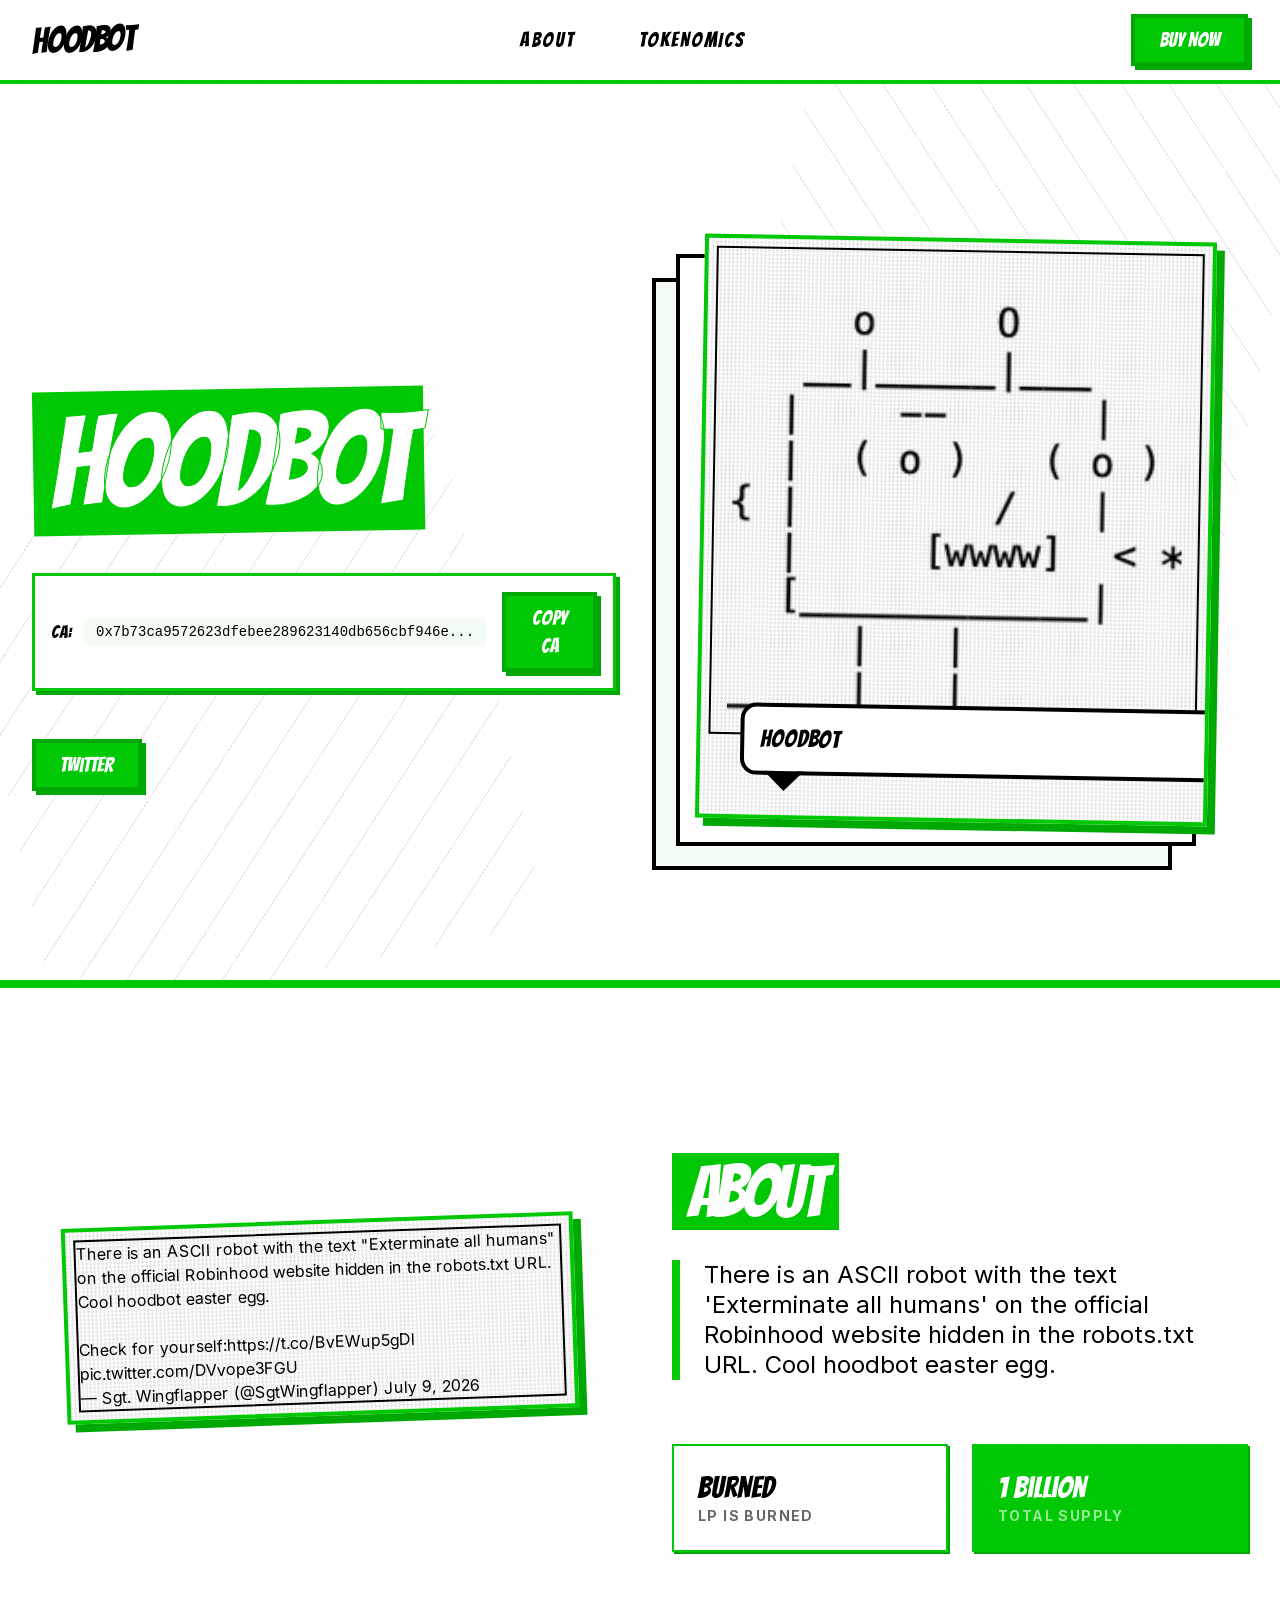
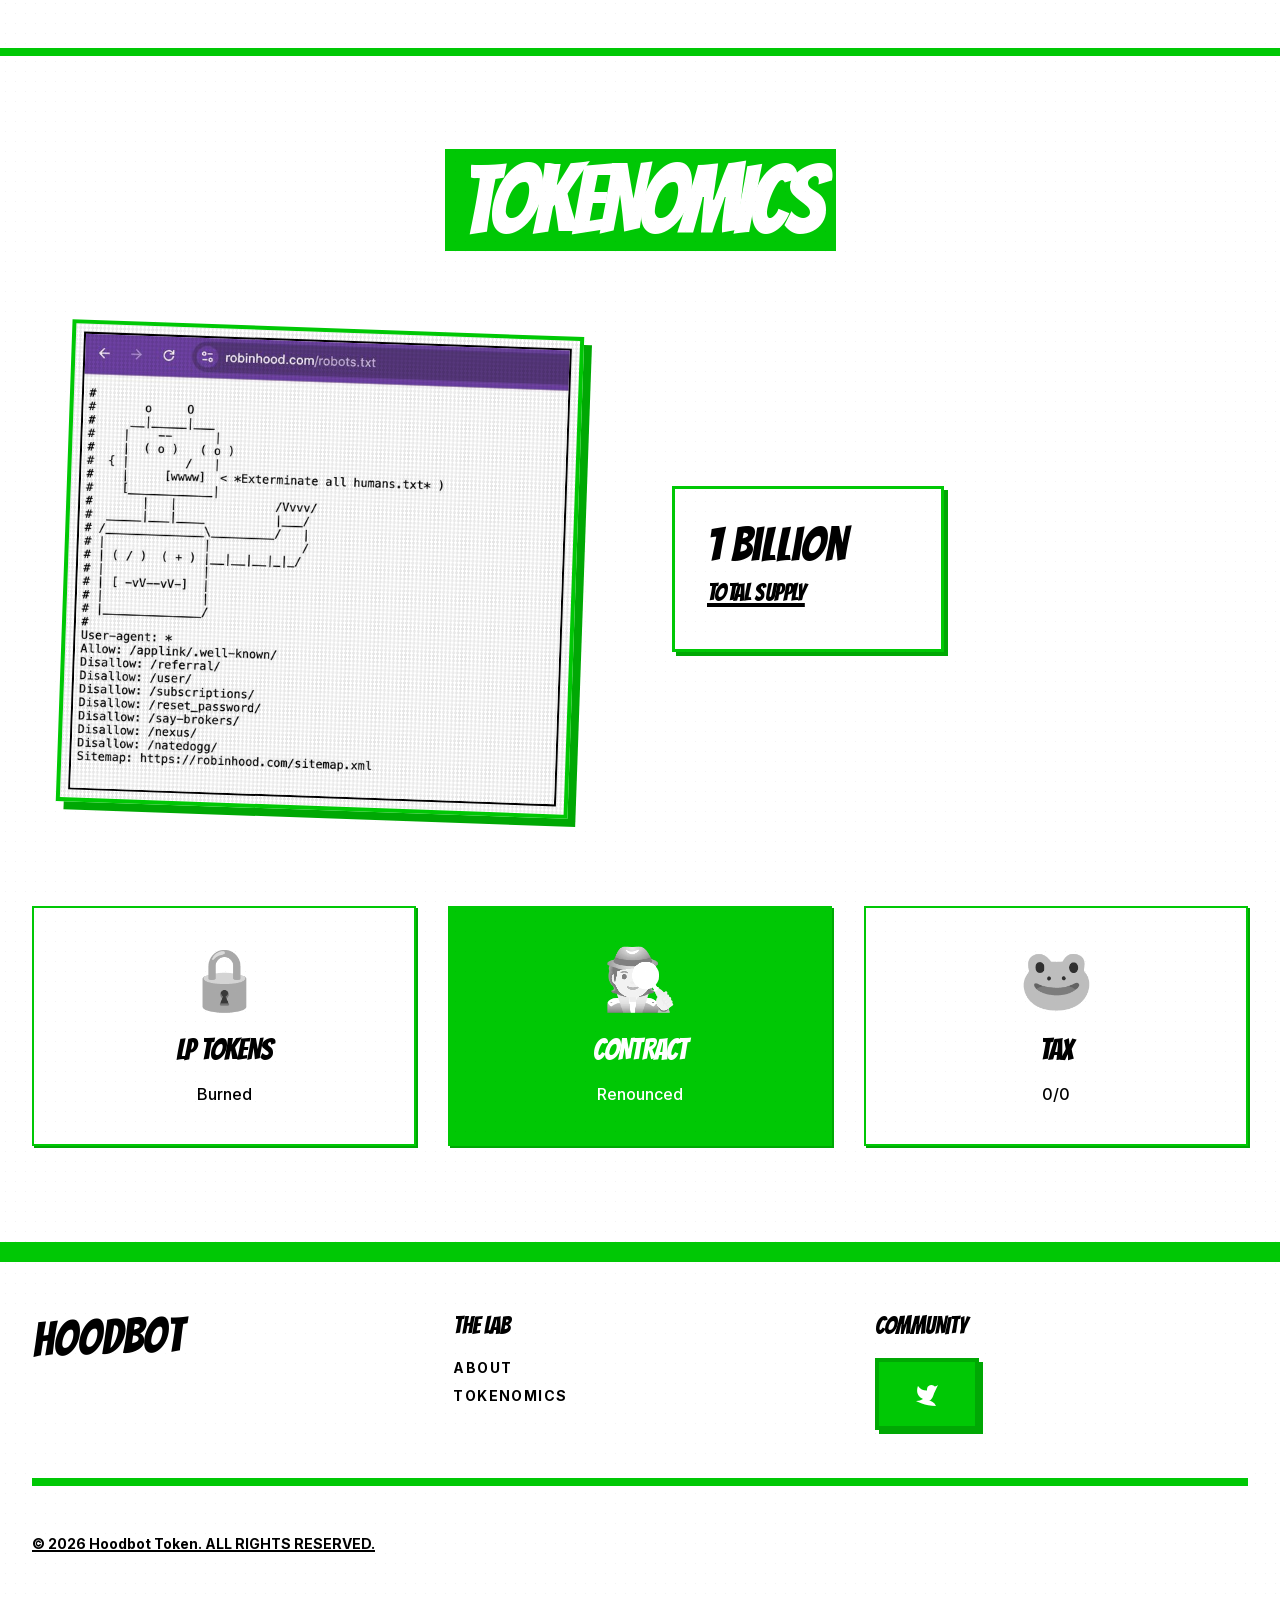
==== commit 96fbfd3a: "." ====
--- a/index.html
+++ b/index.html
@@ -151,7 +151,7 @@
           </div>
           <div class="hidden sm:flex items-center gap-4">
             <a
-              href="https://app.uniswap.org/swap?chain=robinhood&inputCurrency=NATIVE&outputCurrency=0xComingSoon"
+              href="https://app.uniswap.org/swap?chain=robinhood&inputCurrency=NATIVE&outputCurrency=0x7b73ca9572623dfebee289623140db656cbf946e"
               target="_blank"
               rel="noopener noreferrer"
               class="manga-btn text-lg py-2"
@@ -223,7 +223,7 @@
               <div class="flex items-center gap-3">
                 <span class="font-display text-lg">CA:</span
                 ><code class="bg-rh-green/5 px-3 py-1 rounded font-mono text-sm"
-                  >0xComingSoon...</code
+                  >0x7b73ca9572623dfebee289623140db656cbf946e...</code
                 >
               </div>
               <button class="manga-btn w-full sm:w-auto">COPY CA</button>
@@ -508,7 +508,7 @@
                 <div class="flex flex-col sm:flex-row items-center gap-4">
                   <code
                     class="bg-rh-green text-white p-3 rounded font-mono text-sm break-all flex-1 border-2 border-black"
-                    >0xComingSoon</code
+                    >0x7b73ca9572623dfebee289623140db656cbf946e</code
                   ><button class="manga-btn w-full sm:w-auto">COPY</button>
                 </div>
               </div>
@@ -777,7 +777,7 @@
                 class="flex flex-col sm:flex-row gap-6 pt-6 justify-center lg:justify-start"
               >
                 <a
-                  href="https://app.uniswap.org/swap?chain=robinhood&inputCurrency=NATIVE&outputCurrency=0xComingSoon"
+                  href="https://app.uniswap.org/swap?chain=robinhood&inputCurrency=NATIVE&outputCurrency=0x7b73ca9572623dfebee289623140db656cbf946e"
                   class="manga-btn text-2xl py-5 px-10"
                   >BUY $BASEDLON</a
                 >
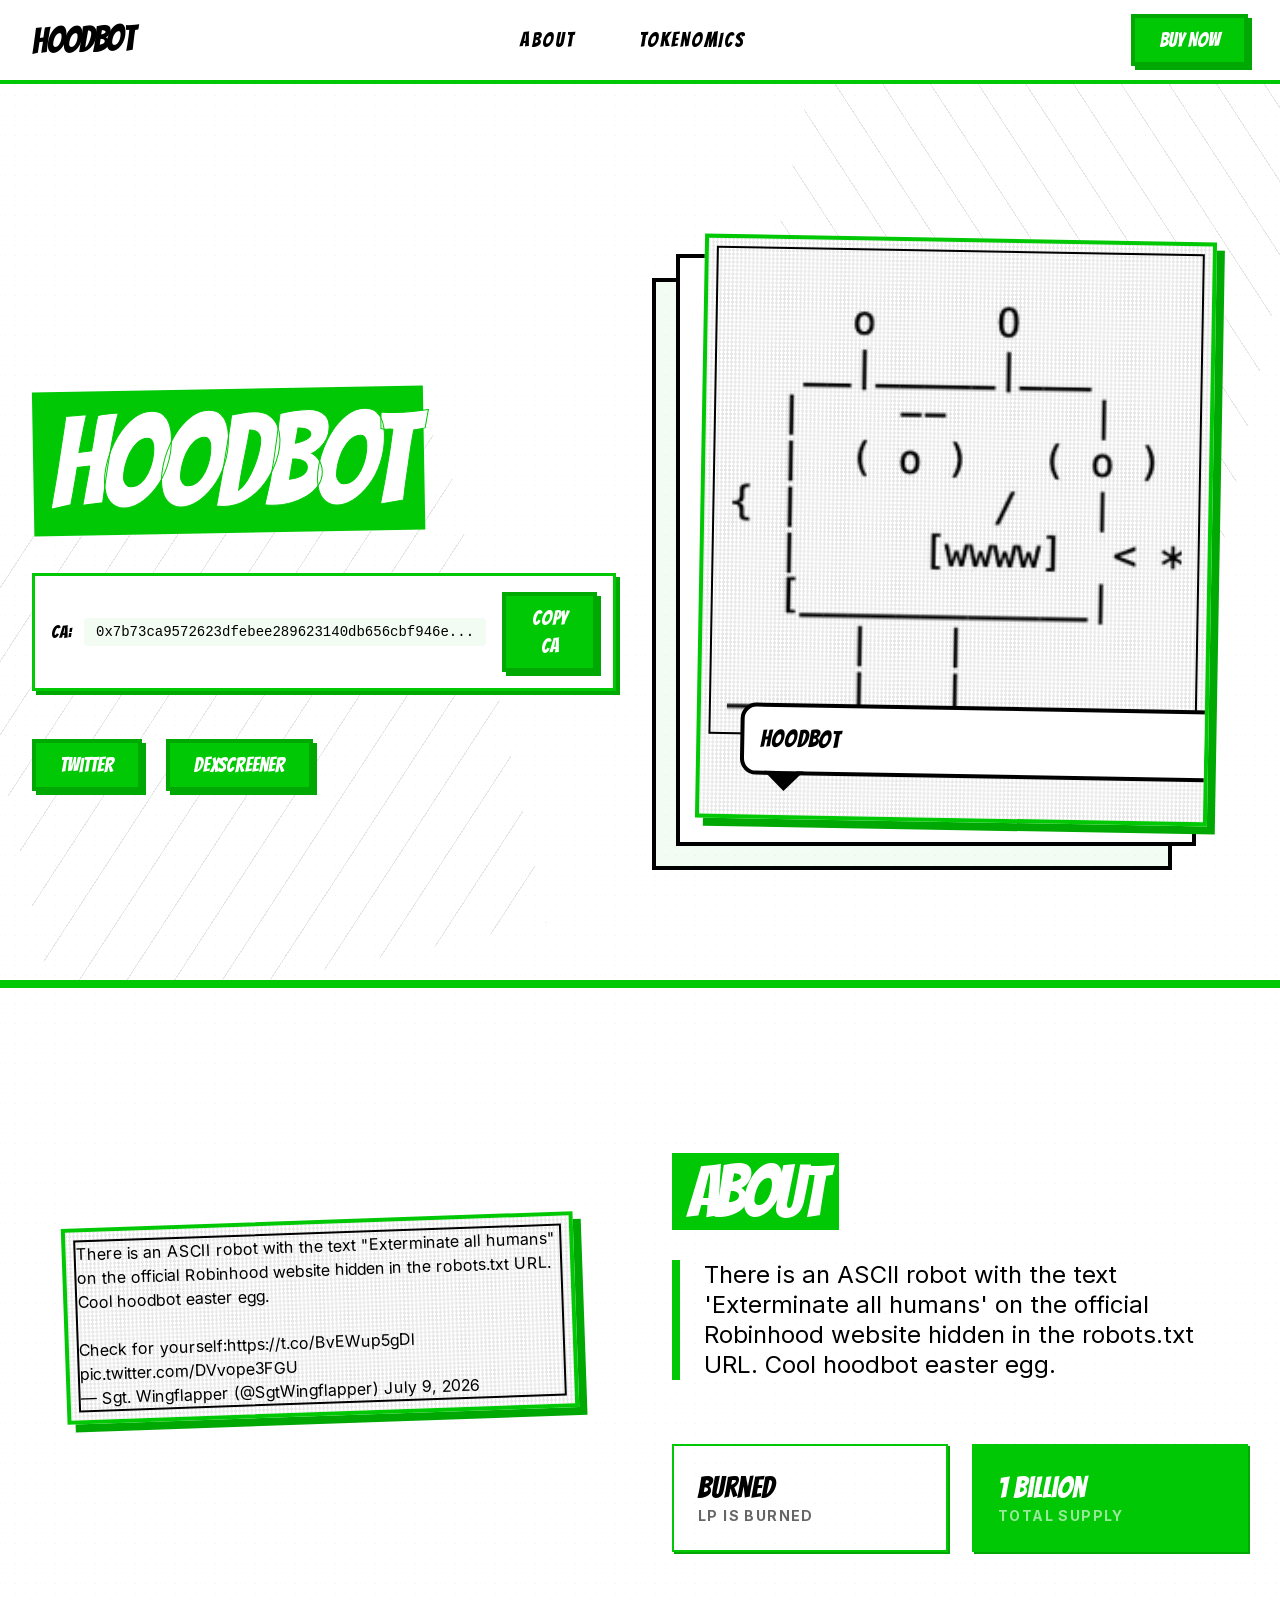
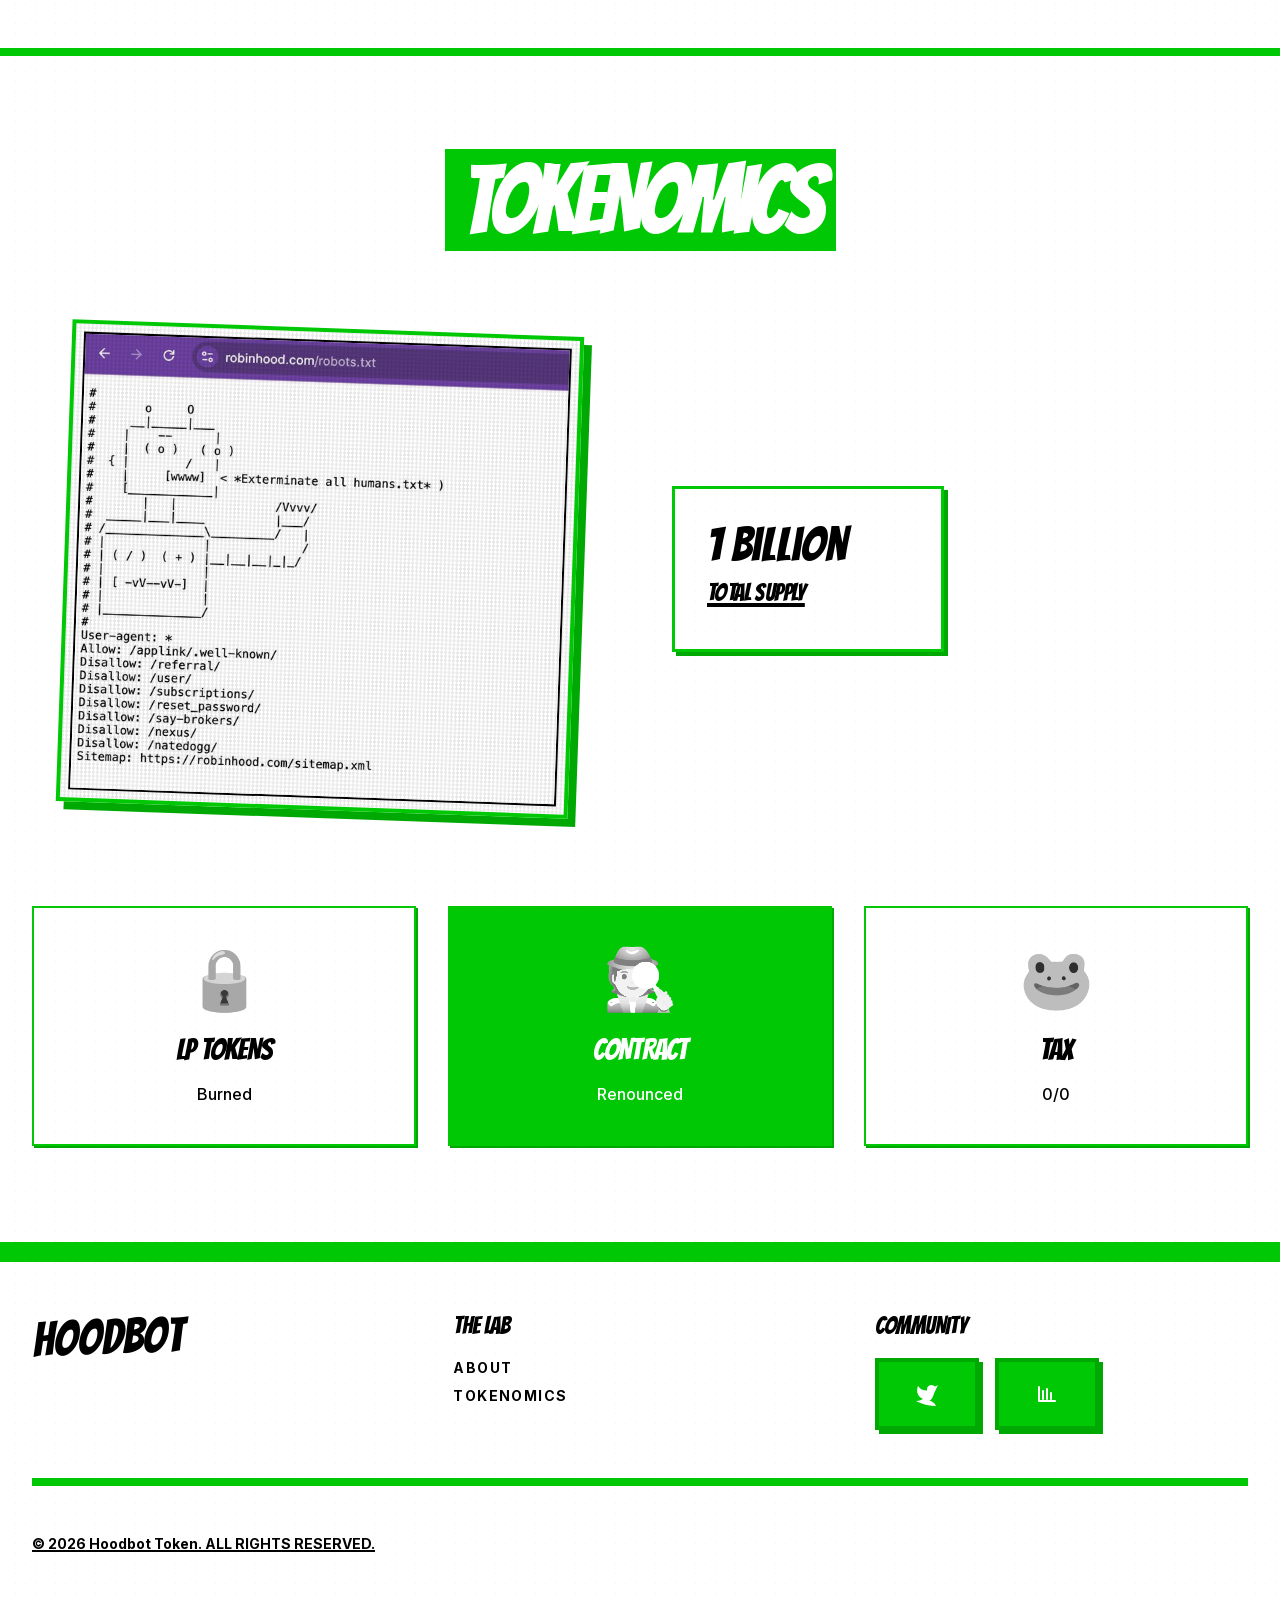
==== commit 88cf5d96: "." ====
--- a/index.html
+++ b/index.html
@@ -235,6 +235,12 @@
                 rel="noopener noreferrer"
                 class="manga-btn text-2xl py-4 px-10 text-center"
                 >Twitter</a
+              ><a
+                href="https://dexscreener.com/robinhood/0x7c5e2b708f5963e5b42c864cf1ae14f95982ee1f"
+                target="_blank"
+                rel="noopener noreferrer"
+                class="manga-btn text-2xl py-4 px-10 text-center"
+                >DexScreener</a
               >
             </div>
           </div>
@@ -826,6 +832,24 @@
                   >
                     <path
                       d="M23 3a10.9 10.9 0 01-3.14 1.53 4.48 4.48 0 00-7.86 3v1A10.66 10.66 0 013 4s-4 9 5 13a11.64 11.64 0 01-7 2s9 5 20 5a9.5 9.5 0 00-9-5.5c4.75 2.25 7-7 7-7"
+                    ></path></svg
+                ></a
+                ><a
+                  href="https://dexscreener.com/robinhood/0x7c5e2b708f5963e5b42c864cf1ae14f95982ee1f"
+                  target="_blank"
+                  rel="noopener noreferrer"
+                  class="manga-btn w-12 h-12 p-0 flex items-center justify-center"
+                  aria-label="DexScreener"
+                  ><svg
+                    class="w-6 h-6 shrink-0"
+                    fill="none"
+                    stroke="currentColor"
+                    stroke-width="2"
+                    viewBox="0 0 24 24"
+                  >
+                    <path
+                      stroke-linecap="round"
+                      d="M4 19V5M4 19h16M8 17V9m4 8V7m4 10v-6"
                     ></path></svg
                 ></a>
               </div>
